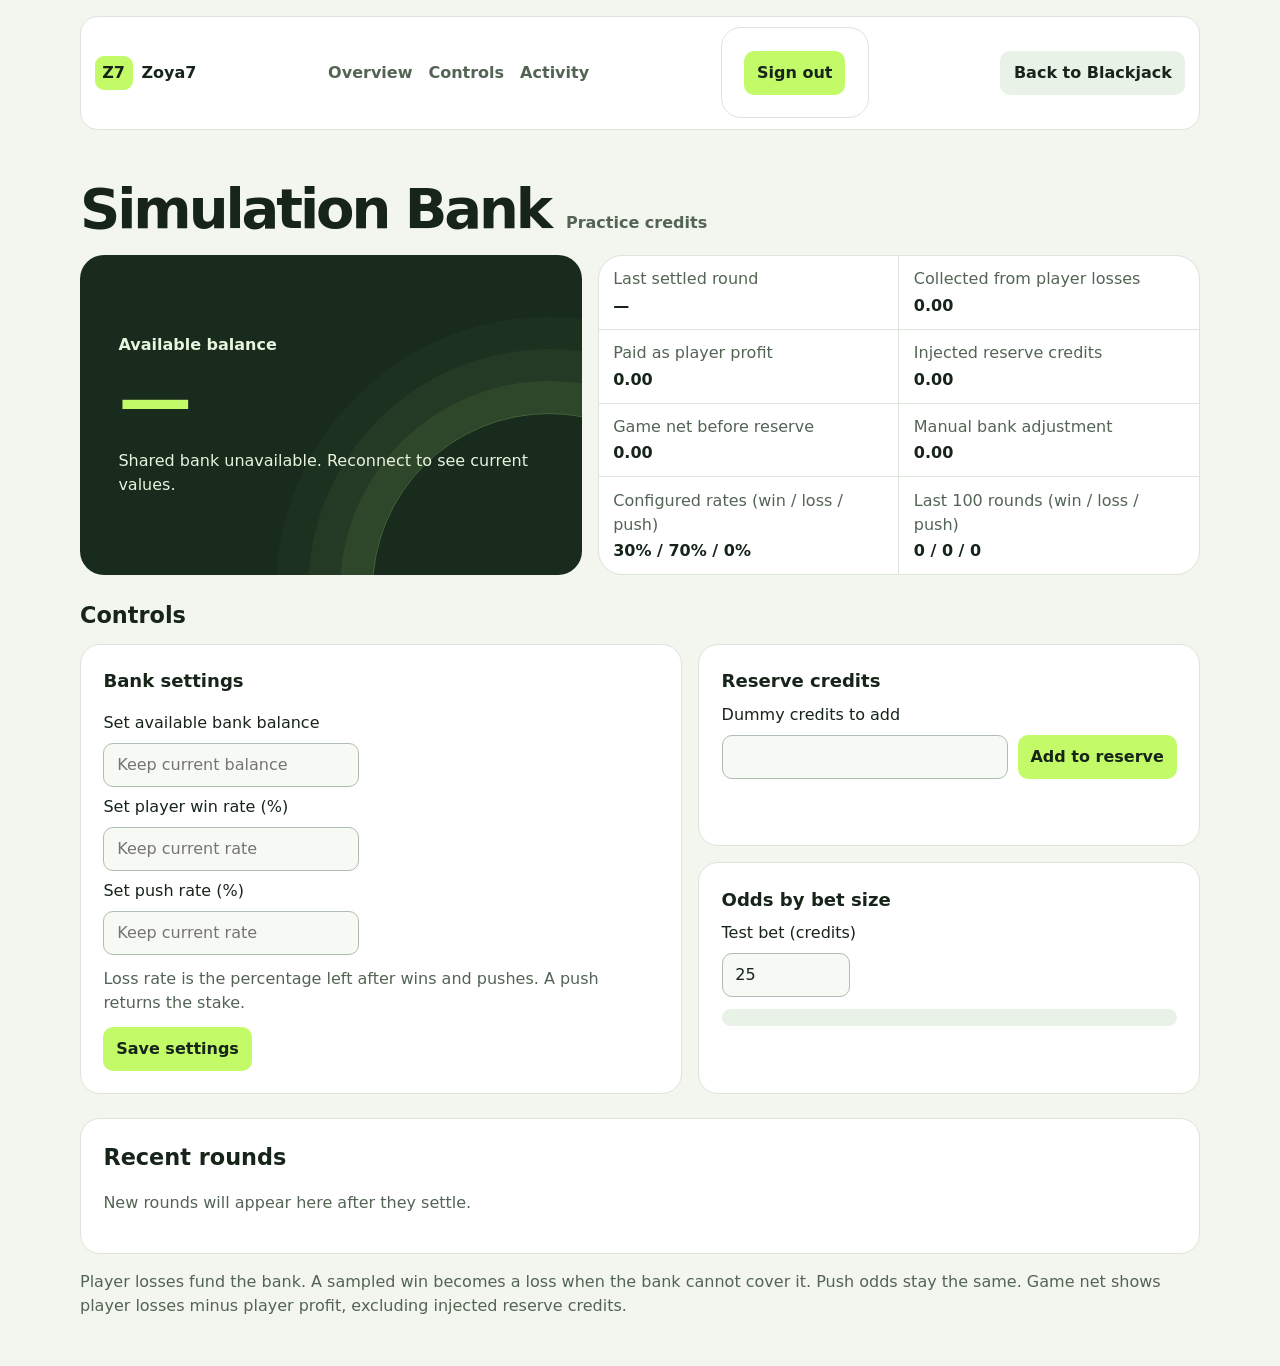
==== public/bank/index.html @ e60286f6 "Require password sign-in for Simulation Bank" ====
<!doctype html>
<html lang="en">
<head>
<meta charset="utf-8">
<meta name="viewport" content="width=device-width,initial-scale=1,viewport-fit=cover">
<title>Simulation Bank · Zoya7</title>
<meta name="theme-color" content="#f3f6ef">
<link rel="manifest" href="../manifest.webmanifest">
<link rel="apple-touch-icon" href="../icons/apple-touch-icon.png">
<script defer src="../pwa.js"></script>
<link rel="stylesheet" href="../table.css">
<script defer src="../bank-store.js"></script>
<script defer src="../bank-view.js"></script>
</head>
<body class="bank-page">
<div class="bank-shell">
<nav class="bank-nav" aria-label="Bank navigation">
<a class="bank-brand" href="#overview"><span aria-hidden="true">Z7</span> Zoya7</a>
<div class="bank-tabs"><a href="#overview">Overview</a><a href="#controls">Controls</a><a href="#activity">Activity</a></div>
<form method="post" action="/bank/logout"><button type="submit">Sign out</button></form>
<a class="back-game" href="../index.html">Back to Blackjack</a>
</nav>
<main id="overview">
<div class="bank-heading"><h1>Simulation Bank</h1><span>Practice credits</span></div>
<div class="bank-overview">
<dl class="balance-card">
<div><dt>Available balance</dt><dd id="bank-balance">—</dd><span id="bank-connection" role="status">Connecting to shared bank…</span></div>
</dl>
<dl class="bank-metrics" aria-label="Bank metrics">
<div><dt>Last settled round</dt><dd id="last-change">—</dd></div>
<div><dt>Collected from player losses</dt><dd id="collected">0.00</dd></div>
<div><dt>Paid as player profit</dt><dd id="paid">0.00</dd></div>
<div><dt>Injected reserve credits</dt><dd id="reserve">0.00</dd></div>
<div><dt>Game net before reserve</dt><dd id="game-net">0.00</dd></div>
<div><dt>Manual bank adjustment</dt><dd id="adjustment">0.00</dd></div>
<div><dt>Configured rates (win / loss / push)</dt><dd id="base-odds">30% / 70% / 0%</dd></div>
<div><dt>Last 100 rounds (win / loss / push)</dt><dd id="observed-odds">0 / 0 / 0</dd></div>
</dl></div>
<section class="bank-controls" id="controls" aria-labelledby="controls-title">
<h2 id="controls-title">Controls</h2>
<div class="bank-controls-grid">
<form id="settings-form"><h3>Bank settings</h3>
<label for="target-bank">Set available bank balance</label>
<input id="target-bank" type="number" inputmode="decimal" min="0" step="0.01" placeholder="Keep current balance">
<label for="target-rate">Set player win rate (%)</label>
<input id="target-rate" type="number" inputmode="numeric" min="0" max="100" step="1" placeholder="Keep current rate">
<label for="target-push">Set push rate (%)</label>
<input id="target-push" type="number" inputmode="numeric" min="0" max="100" step="1" placeholder="Keep current rate">
<p>Loss rate is the percentage left after wins and pushes. A push returns the stake.</p>
<button type="submit">Save settings</button>
<p id="settings-status" role="status"></p>
</form>
<div class="bank-side"><form id="reserve-form"><h3>Reserve credits</h3>
<label for="reserve-amount">Dummy credits to add</label>
<div class="reserve-controls"><input id="reserve-amount" type="number" inputmode="decimal" min="0.01" step="0.01" required><button type="submit">Add to reserve</button></div>
<p id="reserve-status" role="status"></p>
</form>
<section class="odds-preview">
<h3>Odds by bet size</h3>
<label for="preview-bet">Test bet (credits)</label>
<input id="preview-bet" type="number" inputmode="decimal" min="0.01" step="0.01" value="25">
<output id="effective-odds" for="preview-bet"></output>
</section></div></div></section>
<section class="round-activity" id="activity"><h2>Recent rounds</h2>
<p id="history-empty">New rounds will appear here after they settle.</p>
<div class="bank-history" tabindex="0" role="region" aria-label="Recent rounds table">
<table id="history-table" hidden>
<thead><tr><th>Bet</th><th>Player result</th><th>Bank change</th><th>Bank before</th><th>Bank after</th></tr></thead>
<tbody id="history"></tbody>
</table></div></section>
<p class="bank-note">Player losses fund the bank. A sampled win becomes a loss when the bank cannot cover it. Push odds stay the same. Game net shows player losses minus player profit, excluding injected reserve credits.</p>
</main></div>
</body>
</html>
---- public/table.css ----
:root{color-scheme:dark;font-family:"Trebuchet MS",system-ui,sans-serif;background:#0c0707;color:#fff7ee;--gold:#ffe09a;--muted:#e3ae6b}
*{box-sizing:border-box}body{margin:0}button{font:inherit;color:inherit;cursor:pointer}button:disabled{cursor:default;opacity:.4}button:focus-visible{outline:3px solid #52e5ff;outline-offset:3px}[hidden]{display:none!important}
#table{position:relative;isolation:isolate;overflow:hidden;min-height:max(440px,100dvh);background:radial-gradient(ellipse at 50% 58%,#30160f,#110706 74%,#080e09 100%);border:1px solid #ffffff27;border-radius:0 0 20px 20px}
.felt{position:absolute;z-index:-1;bottom:19.6%;left:-17%;width:134%;height:185%;border-radius:0 0 50% 50% / 0 0 43% 43%;border:clamp(2px,.22vw,5px) solid #dfb761;box-shadow:0 clamp(13px,2.6vh,32px) #4d2714,0 35px 36px #0008;background:radial-gradient(circle at center,#ffffff0a 1px,transparent 2px) 1px 7px/33px 37px,radial-gradient(circle at center,#ffb8950e 1px,transparent 2px) 4px 2px/71px 63px,radial-gradient(ellipse at 50% 78%,#981e34 0%,#661020 43%,#28060d 70%)}
.felt:after{content:"";position:absolute;inset:0 0 3.4%;border-radius:inherit;border-bottom:2px solid #e9aa5659}
.classic .felt{background:radial-gradient(circle at center,#ffffff0e 1px,transparent 2px) 0 0/34px 37px,radial-gradient(ellipse at 50% 77%,#1b7351,#0c3c2c 48%,#051b15 70%)}
header,footer{display:flex;align-items:center;gap:clamp(8px,1vw,18px);position:absolute;left:max(15px,env(safe-area-inset-left));right:max(15px,env(safe-area-inset-right))}
header{top:max(9px,env(safe-area-inset-top))}footer{bottom:max(2.5vh,env(safe-area-inset-bottom));justify-content:space-between;flex-wrap:wrap}
h1{font-size:clamp(18px,1.48vw,32px);color:var(--gold);margin:0 auto 0 0;text-transform:uppercase;font-weight:900;letter-spacing:.015em}
.round{width:clamp(42px,2.8vw,58px);aspect-ratio:1;border-radius:50%;border:2px solid #20d7ef;background:radial-gradient(circle at 40% 30%,#33316c,#111630);color:var(--gold);font-weight:900;font-size:clamp(18px,1.35vw,28px)}
#wallet{display:flex;align-items:center;gap:.55em;border:2px solid #1fd3a1;border-radius:99px;padding:.2em .75em .2em .42em;background:#100816b0;font-weight:900;font-variant-numeric:tabular-nums;font-size:clamp(15px,1vw,22px)}
#wallet img{width:clamp(24px,1.8vw,40px);aspect-ratio:1;object-fit:contain}
.motto,#status{position:absolute;left:0;right:0;margin:0;text-align:center}.motto{top:16.4%;color:#e0a265b0;text-transform:uppercase;letter-spacing:.16em;font-size:clamp(12px,.82vw,18px);font-weight:900}
#spots,#hands{position:absolute;top:42.5%;left:4%;right:4%;transform:translateY(-50%);display:flex;justify-content:center;align-items:center;gap:clamp(7px,2vw,44px)}
.spot{display:flex;align-items:center;text-align:left;gap:clamp(9px,1vw,22px);background:none;border:0;padding:0}.bet-ring{display:grid;place-items:center;width:clamp(65px,7.55vw,158px);aspect-ratio:1;border:clamp(2px,.15vw,4px) solid #dca15bb0;border-radius:50%;color:#e0a265bf;background:#49101a31;font-size:clamp(14px,1.3vw,28px);letter-spacing:.08em;font-weight:900}.spot[aria-pressed=true] .bet-ring{border-color:#ffde8f;color:var(--gold)}
.spot strong{display:block;color:#efb9b5;font-size:clamp(12px,.85vw,19px);letter-spacing:.09em}.spot small{font-size:clamp(15px,1.15vw,25px);font-weight:800}
#chips,#actions,.settings{display:flex;gap:clamp(7px,.55vw,13px);align-items:center;flex-wrap:wrap}.chip{position:relative;display:grid;place-items:center;width:clamp(47px,min(5.33vw,10.2vh),112px);aspect-ratio:1;border:clamp(3px,.36vw,8px) solid white;border-radius:100%;background:var(--chip);font-size:clamp(13px,1.3vw,27px);font-weight:900}.chip:before{content:"";position:absolute;inset:11%;border:1px solid #fff;border-radius:50%;pointer-events:none}
#actions{justify-content:flex-end;margin-left:auto}#actions button,dialog button{border:1px solid #efc873c7;background:linear-gradient(#921e77,#452066);border-radius:99px;padding:.65em 1.1em;font-weight:800}#actions .primary{min-width:clamp(92px,9vw,186px);min-height:clamp(47px,min(5.3vw,10vh),110px);text-transform:uppercase;letter-spacing:.06em;color:#fff1bf}#actions .secondary{background:#201628}
#dealer{position:absolute;top:25%;left:50%;transform:translateX(-50%);text-align:center}#hands{top:58%;flex-wrap:wrap;gap:clamp(6px,1.2vw,24px)}.hand{text-align:center;border:1px solid transparent;border-radius:10px;padding:5px}.hand.active{border-color:#ffde8f;background:#0003}.hand-label{display:block;margin-top:5px;color:var(--gold);font-weight:800;font-size:clamp(11px,1vw,17px)}
.cards { display: flex; justify-content: center; }
.card {
  position: relative;
  flex: 0 0 auto;
  width: clamp(33px,min(4.9vw,9vh),98px);
  aspect-ratio: 5 / 7;
  container-type: inline-size;
  border: 1px solid #d8cfc0;
  border-radius: 11% / 8%;
  background: #faf6ed;
  color: #15191a;
  box-shadow: 0 3px 7px #0007;
}
.card + .card { margin-left: clamp(-43px,-2.05vw,-12px); }
.card.red { color: #ca0a31; }
.card-art { position: absolute; inset: 0; }
.corner {
  position: absolute;
  top: 6%;
  left: 8%;
  font: 900 24cqw/.86 "Trebuchet MS", system-ui, sans-serif;
  text-align: center;
}
.corner i { display: block; font: normal 20cqw/1 Georgia, serif; }
.corner.inverse { inset: auto 8% 6% auto; transform: rotate(180deg); }
.card-suit {
  position: absolute;
  inset: 0;
  display: grid;
  place-items: center;
  font: 56cqw/1 Georgia, serif;
}
.card.down { background: #f8eed9; }
.card-back {
  position: absolute;
  inset: 5%;
  display: grid;
  place-items: center;
  border: max(1px,1.5cqw) solid #e8b951;
  border-radius: inherit;
  background: linear-gradient(135deg,#b40d1c,#740813);
  color: #ffe291;
  font: 900 32cqw/1 "Trebuchet MS", system-ui, sans-serif;
}
.hand-label { margin: 0 0 5px; }
.hand .hand-label { display: flex; justify-content: center; align-items: center; gap: .45em; }
.total { padding: .12em .48em; border: 1px solid #c9975277; background: #211013; border-radius: 99px; color: #fff; }
.hand-stake { color: #f3c266; }
#status{top:76%;padding:0 12px;color:#fff1bf;font-weight:800;font-size:clamp(14px,1.15vw,23px)}
dialog{max-width:min(92vw,620px);max-height:90dvh;border:1px solid #dca65d;border-radius:16px;background:#231118;color:#fff7ee;padding:clamp(18px,4vw,32px)}dialog::backdrop{background:#000a}dialog h2{color:var(--gold);margin:0 0 14px}dialog li{margin:.6em 0}.tables{display:flex;gap:12px;margin-bottom:16px}.tables button{border-radius:12px;padding:5px 5px 10px;flex:1}.tables img{display:block;width:100%;border-radius:8px;margin-bottom:5px}
@media(max-width:600px) and (orientation:portrait){#table{min-height:100dvh}.felt{width:190%;left:-45%;bottom:23%}footer{justify-content:center;gap:16px}#actions{margin:0;justify-content:center;width:100%}#spots{left:2%;right:2%}.classic .spot:not(.funded) .bet-copy{display:none}.classic .spot{flex-direction:column;text-align:center}#status{top:71%}}
@media (orientation: landscape) and (max-height: 520px) {
  #table {
    --side-gap: 12px;
    display: grid;
    grid-template-rows: auto auto auto minmax(0, 1fr) auto auto;
    gap: clamp(3px, 1.25dvh, 7px);
    min-height: 100dvh;
    padding: max(5px, env(safe-area-inset-top))
      max(var(--side-gap), env(safe-area-inset-right))
      max(6px, env(safe-area-inset-bottom))
      max(var(--side-gap), env(safe-area-inset-left));
  }

  .felt { bottom: 19%; }
  header, footer, .motto, #dealer, #spots, #hands, #status {
    position: static;
    transform: none;
    min-width: 0;
  }

  header { grid-row: 1; }
  h1 { font-size: clamp(16px, 3.7dvh, 22px); }
  .round { width: 44px; flex: 0 0 44px; }
  .motto { grid-row: 2; font-size: 11px; }
  #dealer { grid-row: 3; }
  #spots { grid-row: 3 / 5; align-self: center; }
  #hands {
    grid-row: 4;
    align-self: center;
    justify-content: safe center;
    flex-wrap: nowrap;
    overflow-x: auto;
    padding: 2px 3px 4px;
  }
  .hand { flex: 0 0 auto; padding: 3px 4px; }
  .hand-label { font-size: 12px; }
  .card { width: clamp(29px, 10dvh, 51px); }
  .classic .spot { flex-direction: column; text-align: center; gap: 3px; }
  .classic .spot small { display: none; }
  .bet-ring { width: clamp(46px, 17dvh, 84px); }
  #status { grid-row: 5; padding: 0; font-size: 14px; }
  #status:empty { display: none; }
  footer { grid-row: 6; gap: 6px; }
  #actions, #chips { gap: clamp(5px, 1.25vw, 10px); }
  #actions button { min-height: 44px; padding-inline: clamp(.65em, 2vw, 1.1em); }
  #actions .primary { min-width: clamp(62px, 12vw, 106px); }
  .chip { width: clamp(44px, 14dvh, 69px); }
  .tables img { max-height: 37dvh; object-fit: cover; }
  dialog {
    padding: clamp(14px, 5dvh, 24px);
    max-width: min(620px, calc(100vw - max(16px, env(safe-area-inset-left)) - max(16px, env(safe-area-inset-right))));
    max-height: calc(100dvh - max(10px, env(safe-area-inset-top)) - max(10px, env(safe-area-inset-bottom)));
  }
}

@media (orientation: landscape) and (max-height: 340px) {
  .card { width: 28px; }
  .hand-label { margin-top: 3px; }
}

.simulation .motto {
  justify-self: center;
  width: max-content;
  max-width: 100%;
  margin-inline: auto;
  padding: .35em .8em;
  color: #fff0ba;
  border: 1px solid #dfb761;
  border-radius: 99px;
  background: #281731;
}
.simulation-settings {
  border-block: 1px solid #dca65d70;
  margin-bottom: 1rem;
  padding-block: .75rem;
}
.simulation-settings h3 { color: var(--gold); margin: 0; }
.simulation-settings p { margin-block: .6em; }
.settings a{color:var(--gold);padding-block:.65em}
.placed-chip {
  position: relative;
  display: grid;
  place-items: center;
  width: 63%;
  aspect-ratio: 1;
  border: clamp(3px,.44vw,9px) solid #fff;
  border-radius: 50%;
  background: #191919;
  color: #fff;
  box-shadow: 0 4px 8px #0009;
  font-size: clamp(11px,1.35vw,30px);
  font-weight: 900;
  letter-spacing: 0;
  font-variant-numeric: tabular-nums;
}
.placed-chip::after {
  content: "";
  position: absolute;
  inset: 11%;
  border: 1.5px solid #ffffffc9;
  border-radius: 50%;
}
.spot.funded .bet-copy { display: grid; gap: .2em; }
.spot.funded small {
  display: block;
  color: #fff9f5;
  font-size: clamp(16px,1.32vw,31px);
  font-weight: 900;
  font-variant-numeric: tabular-nums slashed-zero;
}

.bank-page {
  color-scheme: light;
  --bank-ink: #17241a;
  --bank-muted: #536454;
  --bank-line: #dce5d9;
  --bank-accent: #c3fb68;
  min-height: 100dvh;
  padding: max(16px,env(safe-area-inset-top)) max(16px,env(safe-area-inset-right)) max(32px,env(safe-area-inset-bottom)) max(16px,env(safe-area-inset-left));
  background: #f3f6ef;
  color: var(--bank-ink);
  font: 1rem/1.5 system-ui, sans-serif;
}
.bank-shell { max-width: 1120px; margin: auto; }
.bank-nav {
  display: flex; align-items: center; justify-content: space-between; gap: .75rem; flex-wrap: wrap;
  padding: .65rem .85rem; border: 1px solid var(--bank-line); border-radius: 18px; background: #fff;
}
.bank-nav a { display: inline-flex; align-items: center; min-height: 44px; color: inherit; font-weight: 700; text-decoration: none; }
.bank-nav a:hover { text-decoration: underline; }
.bank-brand { gap: .55rem; }
.bank-brand span { padding: .3rem .48rem; border-radius: 9px; background: var(--bank-accent); }
.bank-tabs { display: flex; flex-wrap: wrap; gap: 1rem; color: var(--bank-muted); }
.back-game { padding: .4rem .85rem; border-radius: 10px; background: #e9f2e6; }
.bank-heading { display: flex; flex-wrap: wrap; align-items: baseline; gap: .5rem 1rem; margin: clamp(1.35rem,4vw,3rem) 0 1rem; }
.bank-heading h1 { margin: 0; font-size: clamp(2rem,5vw,3.5rem); line-height: 1.1; letter-spacing: -.055em; color: inherit; text-transform: none; }
.bank-heading span { color: var(--bank-muted); font-weight: 650; }
.bank-overview,.bank-controls-grid { display: grid; grid-template-columns: 1fr 1.2fr; gap: 1rem; }
.balance-card {
  position: relative; isolation: isolate; overflow: hidden;
  display: grid; align-items: center; margin: 0; min-height: 220px;
  padding: clamp(1.4rem,5vw,2.4rem); border-radius: 24px;
  color: var(--bank-accent); background: #182b1d;
}
.balance-card::after {
  content: ""; position: absolute; z-index: -1; width: 22rem; aspect-ratio: 1;
  right: -9rem; bottom: -12rem; border: 1px solid #a2d87555; border-radius: 50%;
  box-shadow: 0 0 0 2rem #a2d87514,0 0 0 4rem #a2d8750d,0 0 0 6rem #a2d87509;
}
.balance-card dt { color: #e7f4de; font-weight: 700; }
.bank-page dd { margin: 0; font-weight: 800; font-variant-numeric: tabular-nums; overflow-wrap: anywhere; }
.balance-card dd { font-size: clamp(2.6rem,6vw,4.6rem); line-height: 1.13; letter-spacing: -.06em; }
.bank-metrics { display: grid; grid-template-columns: repeat(2,minmax(0,1fr)); gap: 1px; overflow: hidden; margin: 0; border: 1px solid var(--bank-line); background: var(--bank-line); border-radius: 24px; }
.bank-metrics div { padding: .7rem .9rem; background: #fff; }
.bank-metrics dt,.bank-note,.bank-page form p,#history-empty { color: var(--bank-muted); }
.bank-metrics dd { margin-top: .15rem; }
.bank-controls,.round-activity { margin-top: 1.5rem; }
.bank-page h2 { margin: 0 0 .7rem; font-size: 1.4rem; }
.bank-page h3 { margin: 0 0 .5rem; font-size: 1.13rem; }
.bank-page form,.odds-preview,.round-activity {
  border: 1px solid var(--bank-line); border-radius: 20px; padding: clamp(1rem,3vw,1.4rem); background: #fff;
}
.bank-controls-grid { grid-template-columns: 1.2fr 1fr; }
.bank-side { display: grid; gap: 1rem; }
#settings-form { display: grid; align-content: start; gap: .5rem; }
#settings-form p { margin: .25rem 0; }
.reserve-controls { display: flex; flex-wrap: wrap; gap: .6rem; margin-top: .5rem; }
.bank-page input,.bank-page button { min-height: 44px; padding: .55rem .8rem; border-radius: 10px; font: inherit; }
.bank-page input { max-width: 100%; width: 16rem; border: 1px solid #aebdaf; background: #f6f9f4; color: inherit; }
.reserve-controls input { flex: 1 1 8rem; width: 8rem; min-width: 0; }
.bank-page button { justify-self: start; border: 0; background: var(--bank-accent); color: var(--bank-ink); font-weight: 800; }
.bank-page a:focus-visible,.bank-page button:focus-visible,.bank-page input:focus-visible { outline: 2px solid #31723a; outline-offset: 3px; }
#settings-status:empty,#reserve-status:empty { display: none; }
.odds-preview input { display: block; margin-top: .5rem; width: 8rem; }
.odds-preview output { display: block; margin-top: .75rem; padding: .55rem .75rem; border-radius: 9px; background: #e9f2e6; font-weight: 800; }
.bank-history { overflow-x: auto; }
.bank-history table { width: 100%; border-collapse: collapse; font-variant-numeric: tabular-nums; }
.bank-history th,.bank-history td { padding: .7rem .55rem; text-align: left; border-bottom: 1px solid var(--bank-line); white-space: nowrap; }
.bank-history th { background: #edf3e9; }
.bank-note { margin-top: 1rem; }
@media(max-width: 690px) {
  .bank-overview,.bank-controls-grid { grid-template-columns: minmax(0,1fr); }
  .balance-card { min-height: 165px; }
  .bank-tabs { order: 3; width: 100%; border-top: 1px solid var(--bank-line); }
}
.bank-auth { display: flex; flex-wrap: wrap; align-items: center; gap: .6rem; margin-bottom: 1rem; }
#bank-connection { display: block; margin-top: .55rem; color: #e7f4de; }
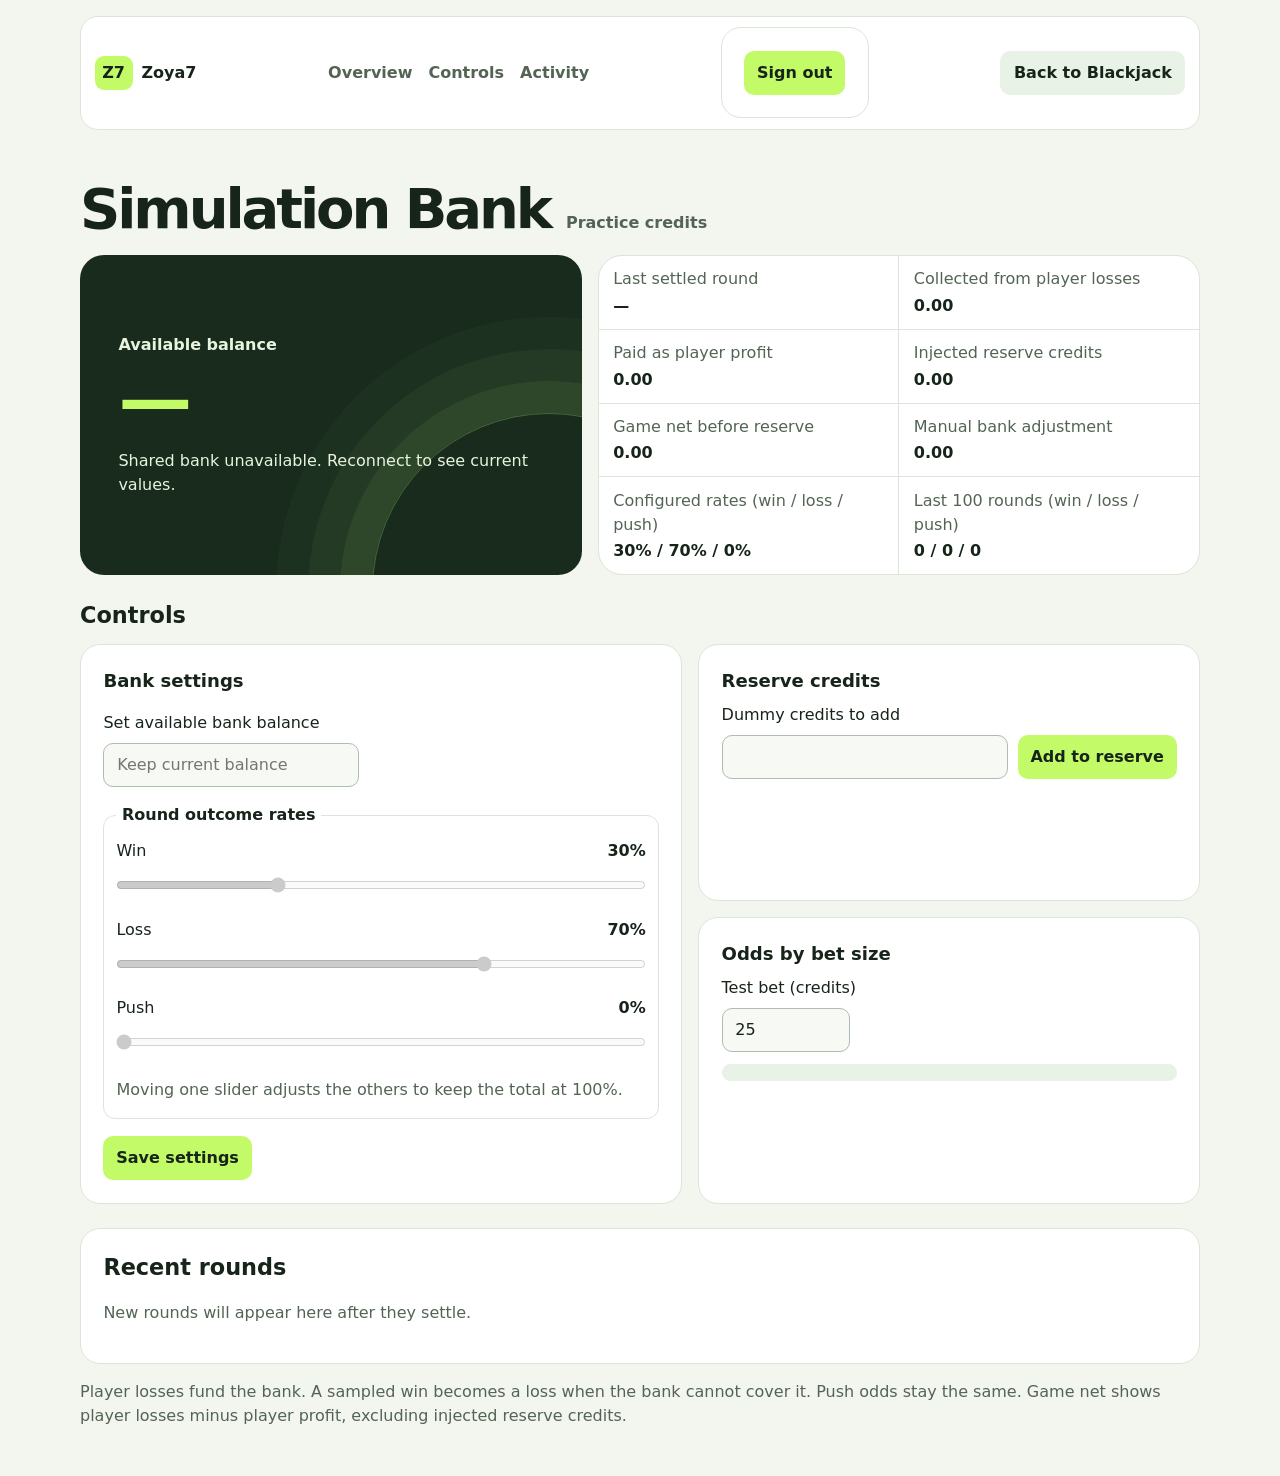
==== commit 92587098: "Add win loss and push sliders to bank admin" ====
--- a/public/bank/index.html
+++ b/public/bank/index.html
@@ -42,11 +42,16 @@
 <form id="settings-form"><h3>Bank settings</h3>
 <label for="target-bank">Set available bank balance</label>
 <input id="target-bank" type="number" inputmode="decimal" min="0" step="0.01" placeholder="Keep current balance">
-<label for="target-rate">Set player win rate (%)</label>
-<input id="target-rate" type="number" inputmode="numeric" min="0" max="100" step="1" placeholder="Keep current rate">
-<label for="target-push">Set push rate (%)</label>
-<input id="target-push" type="number" inputmode="numeric" min="0" max="100" step="1" placeholder="Keep current rate">
-<p>Loss rate is the percentage left after wins and pushes. A push returns the stake.</p>
+<fieldset id="rate-sliders" class="rate-sliders" disabled>
+<legend>Round outcome rates</legend>
+<div><label for="target-rate">Win</label><output for="target-rate">30%</output>
+<input id="target-rate" type="range" min="0" max="100" step="1" value="30"></div>
+<div><label for="target-loss">Loss</label><output for="target-loss">70%</output>
+<input id="target-loss" type="range" min="0" max="100" step="1" value="70"></div>
+<div><label for="target-push">Push</label><output for="target-push">0%</output>
+<input id="target-push" type="range" min="0" max="100" step="1" value="0"></div>
+<p>Moving one slider adjusts the others to keep the total at 100%.</p>
+</fieldset>
 <button type="submit">Save settings</button>
 <p id="settings-status" role="status"></p>
 </form>
--- a/public/table.css
+++ b/public/table.css
@@ -255,3 +255,8 @@
 }
 .bank-auth { display: flex; flex-wrap: wrap; align-items: center; gap: .6rem; margin-bottom: 1rem; }
 #bank-connection { display: block; margin-top: .55rem; color: #e7f4de; }
+.rate-sliders { display:grid; gap:.65rem; min-width:0; margin:.55rem 0; padding:.75rem; border:1px solid var(--bank-line); border-radius:12px; }
+.rate-sliders legend { padding:0 .35rem; font-weight:750; }
+.rate-sliders div { display:grid; grid-template-columns:1fr auto; align-items:center; }
+.rate-sliders output { font-weight:750; font-variant-numeric:tabular-nums; }
+.bank-page .rate-sliders input { grid-column:1/-1; width:100%; margin:0; padding:0; border:0; background:transparent; accent-color:#357540; }
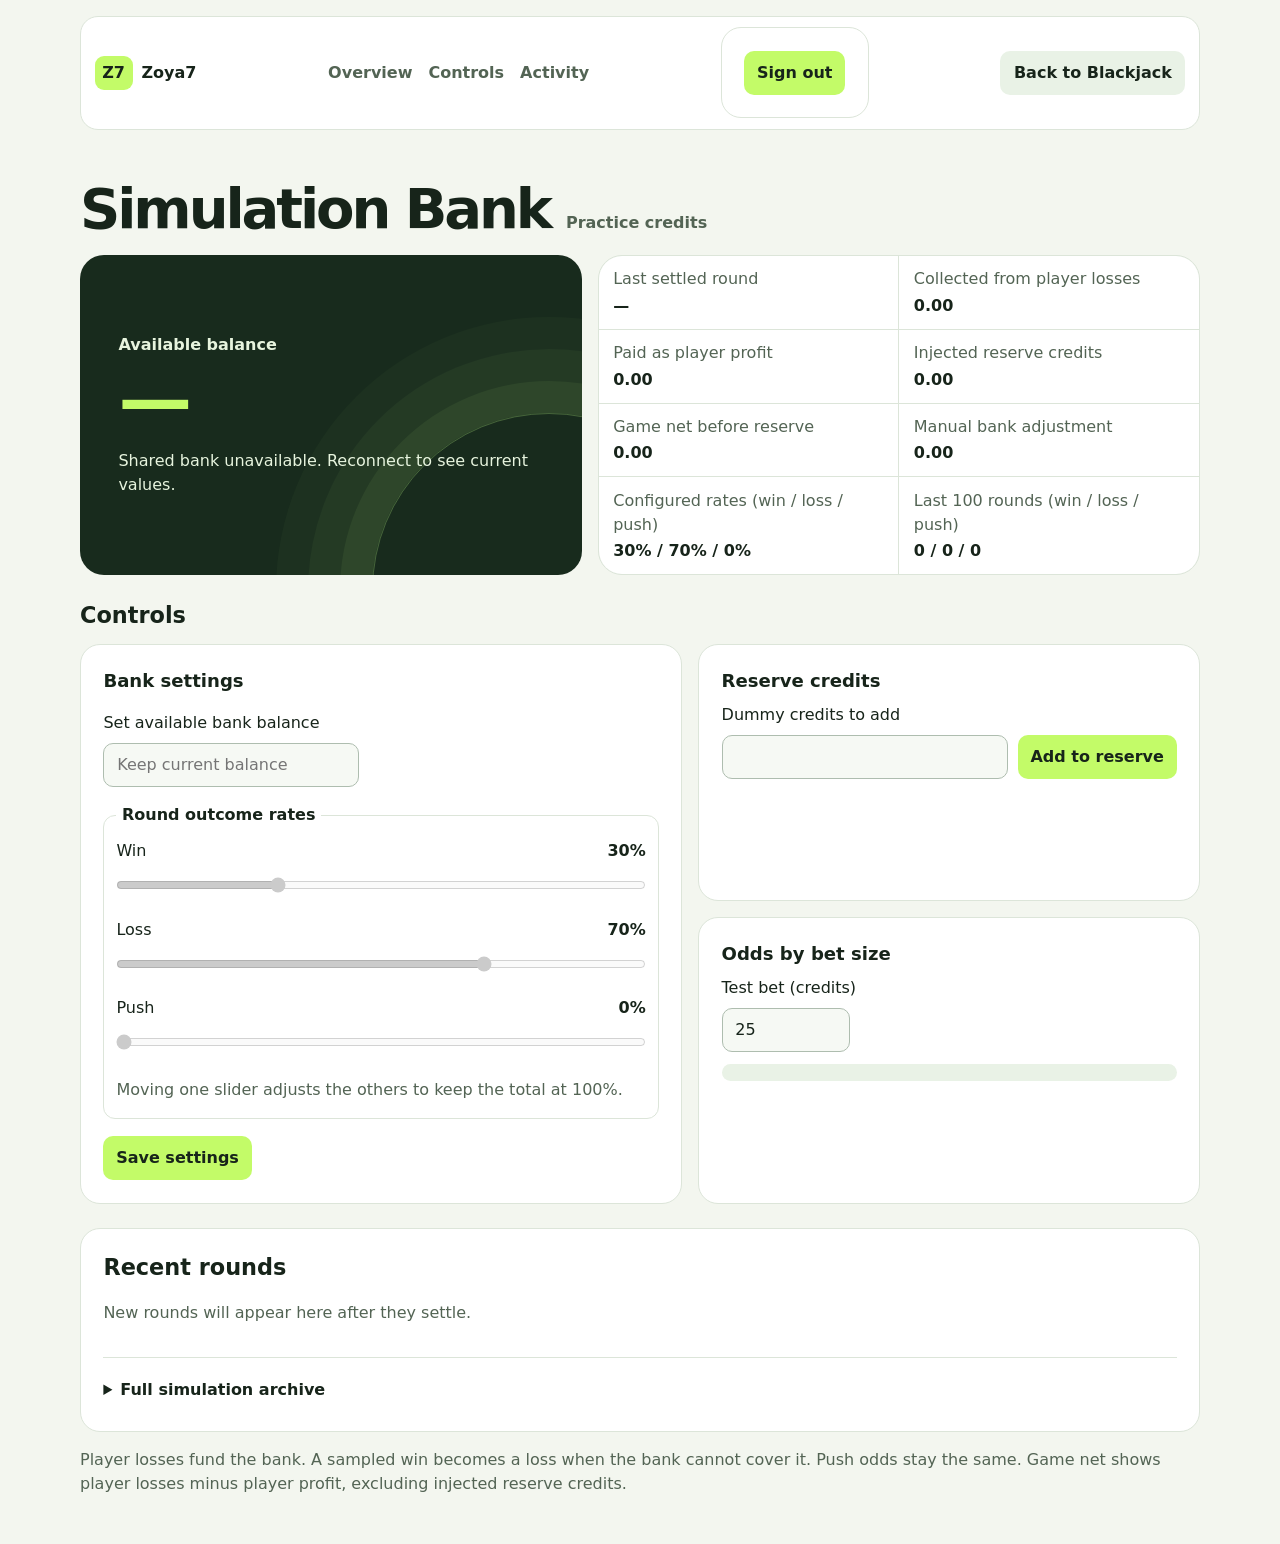
==== commit c6b17301: "Browse all recorded Blackjack simulation rounds" ====
--- a/public/bank/index.html
+++ b/public/bank/index.html
@@ -72,7 +72,19 @@
 <table id="history-table" hidden>
 <thead><tr><th>Bet</th><th>Player result</th><th>Bank change</th><th>Bank before</th><th>Bank after</th></tr></thead>
 <tbody id="history"></tbody>
-</table></div></section>
+</table></div>
+<details class="round-archive">
+<summary>Full simulation archive</summary>
+<p>Browse all recorded Simulation Mode rounds by round ID.</p>
+<div class="bank-history" tabindex="0" role="region" aria-label="Simulation round archive">
+<table id="archive-table" hidden>
+<thead><tr><th>Round ID</th><th>Recorded at</th><th>Bet</th><th>Player result</th><th>Bank change</th><th>Bank after</th></tr></thead>
+<tbody id="archive-rows"></tbody>
+</table></div>
+<button type="button" id="archive-more">Load rounds</button>
+<button type="button" id="archive-reset" hidden>Start over</button>
+<p id="archive-status" role="status"></p>
+</details></section>
 <p class="bank-note">Player losses fund the bank. A sampled win becomes a loss when the bank cannot cover it. Push odds stay the same. Game net shows player losses minus player profit, excluding injected reserve credits.</p>
 </main></div>
 </body>
--- a/public/table.css
+++ b/public/table.css
@@ -260,3 +260,14 @@
 .rate-sliders div { display:grid; grid-template-columns:1fr auto; align-items:center; }
 .rate-sliders output { font-weight:750; font-variant-numeric:tabular-nums; }
 .bank-page .rate-sliders input { grid-column:1/-1; width:100%; margin:0; padding:0; border:0; background:transparent; accent-color:#357540; }
+
+#rules,#lobby {
+  max-width: min(92vw,620px,calc(100vw - max(16px,env(safe-area-inset-left)) - max(16px,env(safe-area-inset-right))));
+  max-height: min(90dvh,calc(100dvh - max(10px,env(safe-area-inset-top)) - max(10px,env(safe-area-inset-bottom))));
+  overflow-y: auto;
+}
+
+.round-archive { margin-top: 1rem; padding-top: .8rem; border-top: 1px solid var(--bank-line); }
+.round-archive summary { cursor: pointer; font-weight: 750; padding: .45rem 0; }
+.round-archive button { margin: .6rem .4rem 0 0; }
+.round-archive #archive-status:empty { display: none; }
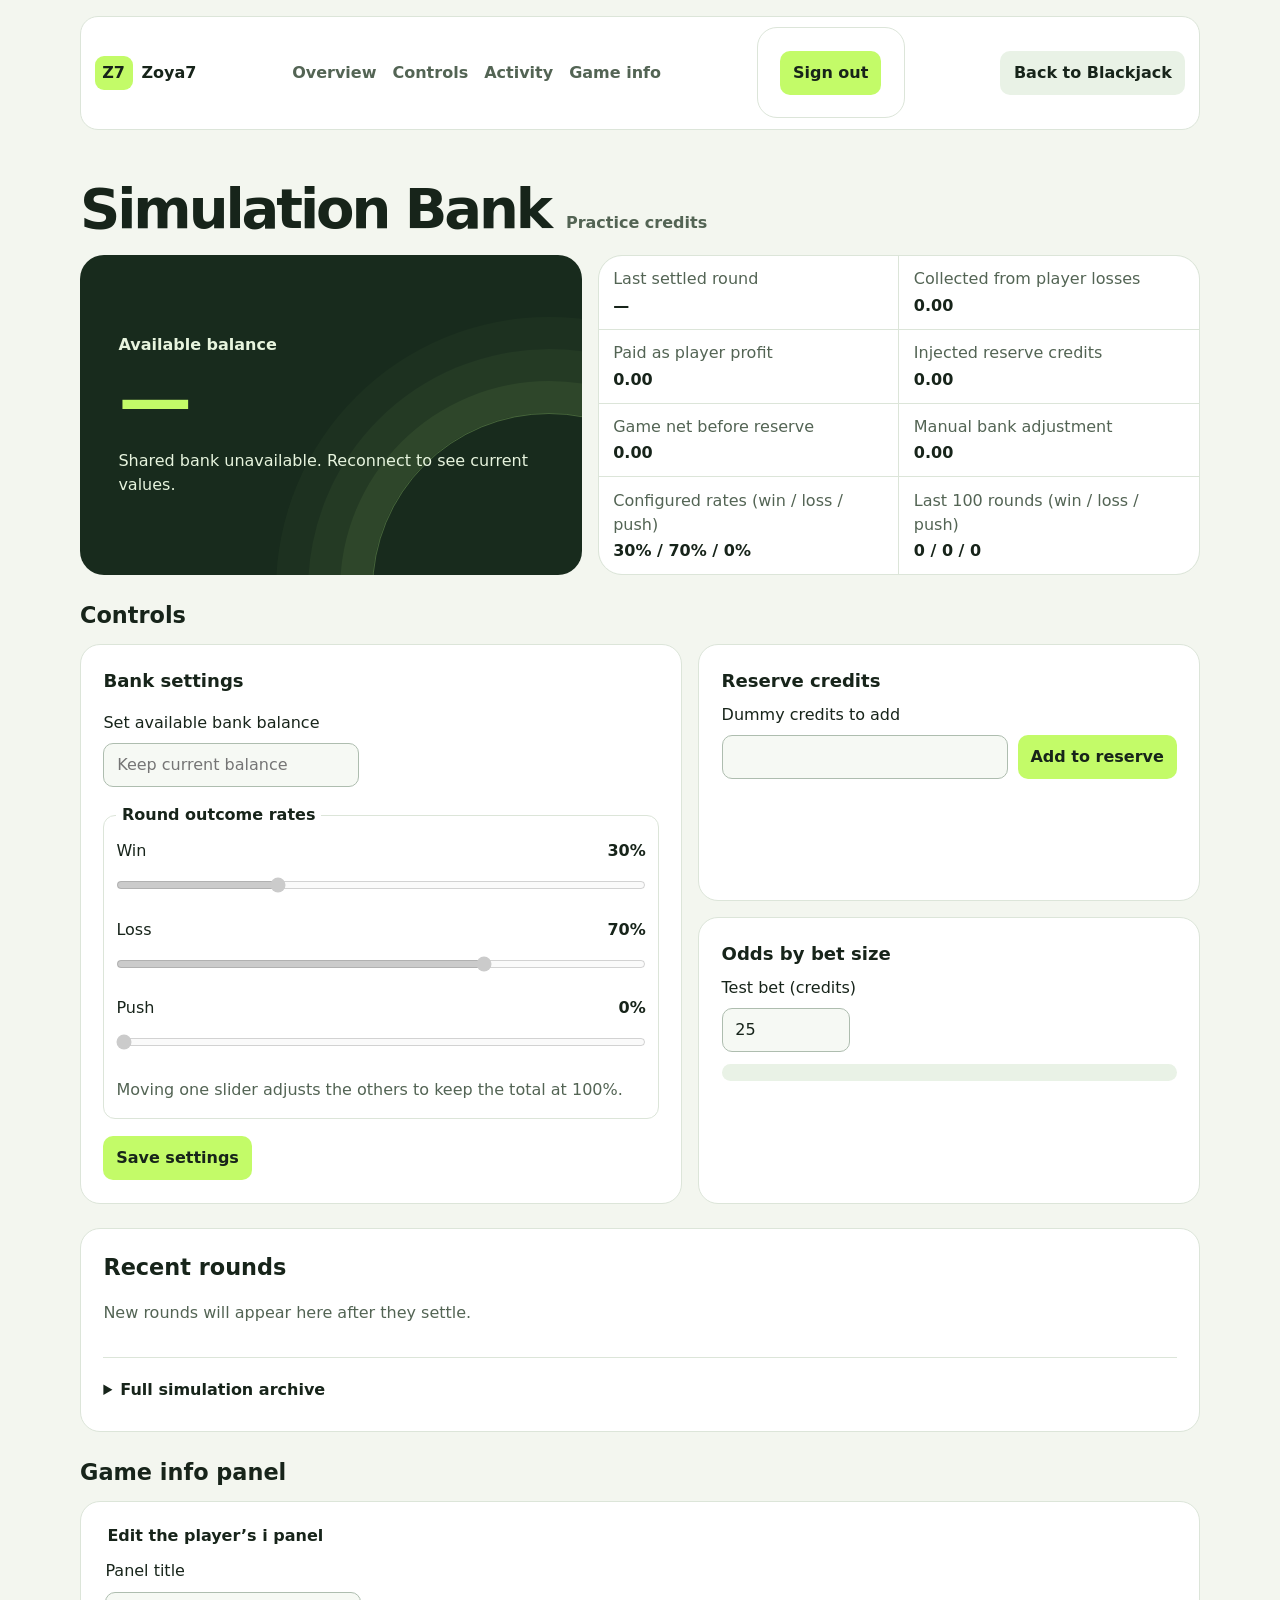
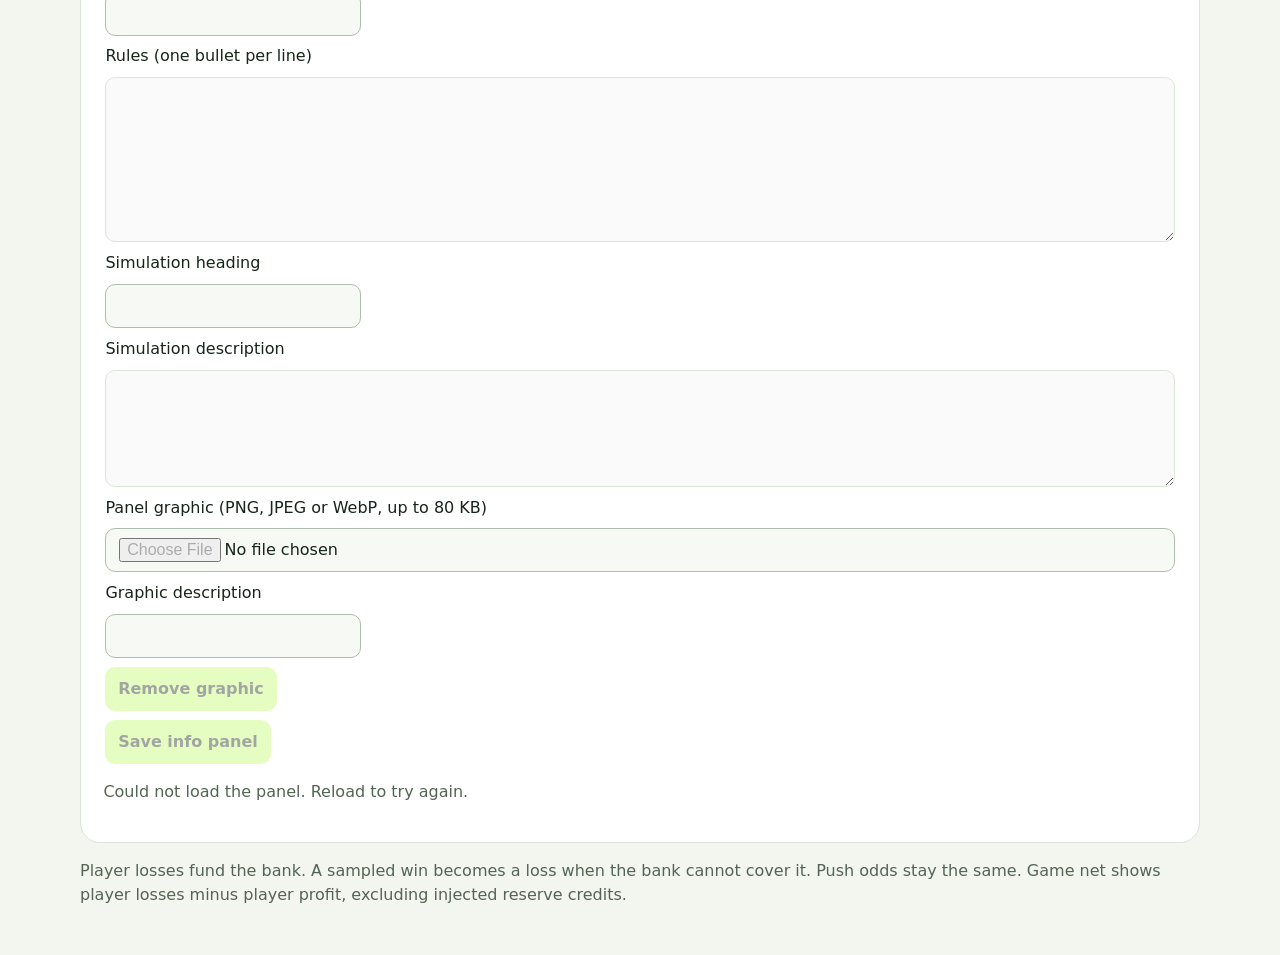
==== commit d1b57a0c: "Make Blackjack info copy and artwork editable" ====
--- a/public/bank/index.html
+++ b/public/bank/index.html
@@ -11,12 +11,13 @@
 <link rel="stylesheet" href="../table.css">
 <script defer src="../bank-store.js"></script>
 <script defer src="../bank-view.js"></script>
+<script defer src="../info-editor.js"></script>
 </head>
 <body class="bank-page">
 <div class="bank-shell">
 <nav class="bank-nav" aria-label="Bank navigation">
 <a class="bank-brand" href="#overview"><span aria-hidden="true">Z7</span> Zoya7</a>
-<div class="bank-tabs"><a href="#overview">Overview</a><a href="#controls">Controls</a><a href="#activity">Activity</a></div>
+<div class="bank-tabs"><a href="#overview">Overview</a><a href="#controls">Controls</a><a href="#activity">Activity</a><a href="#info-editor">Game info</a></div>
 <form method="post" action="/bank/logout"><button type="submit">Sign out</button></form>
 <a class="back-game" href="../index.html">Back to Blackjack</a>
 </nav>
@@ -85,6 +86,30 @@
 <button type="button" id="archive-reset" hidden>Start over</button>
 <p id="archive-status" role="status"></p>
 </details></section>
+<section class="bank-controls" id="info-editor" aria-labelledby="info-editor-title">
+<h2 id="info-editor-title">Game info panel</h2>
+<form id="info-form" class="info-form">
+<fieldset id="info-fields" disabled>
+<legend>Edit the player’s i panel</legend>
+<label for="edit-info-title">Panel title</label>
+<input id="edit-info-title" maxlength="100">
+<label for="edit-info-rules">Rules (one bullet per line)</label>
+<textarea id="edit-info-rules" maxlength="5000" rows="6"></textarea>
+<label for="edit-simulation-title">Simulation heading</label>
+<input id="edit-simulation-title" maxlength="100">
+<label for="edit-simulation-text">Simulation description</label>
+<textarea id="edit-simulation-text" maxlength="5000" rows="4"></textarea>
+<label for="edit-info-image">Panel graphic (PNG, JPEG or WebP, up to 80 KB)</label>
+<input id="edit-info-image" type="file" accept="image/png,image/jpeg,image/webp">
+<label for="edit-info-alt">Graphic description</label>
+<input id="edit-info-alt" maxlength="300">
+<img id="info-preview" alt="" hidden>
+<button type="button" id="remove-info-image">Remove graphic</button>
+<button type="submit">Save info panel</button>
+</fieldset>
+<p id="info-save-status" role="status"></p>
+</form>
+</section>
 <p class="bank-note">Player losses fund the bank. A sampled win becomes a loss when the bank cannot cover it. Push odds stay the same. Game net shows player losses minus player profit, excluding injected reserve credits.</p>
 </main></div>
 </body>
--- a/public/table.css
+++ b/public/table.css
@@ -271,3 +271,11 @@
 .round-archive summary { cursor: pointer; font-weight: 750; padding: .45rem 0; }
 .round-archive button { margin: .6rem .4rem 0 0; }
 .round-archive #archive-status:empty { display: none; }
+#info-image,#info-preview { display:block; max-width:100%; max-height:36dvh; margin:.7rem 0; object-fit:contain; }
+#simulation-copy { white-space:pre-line; }
+#simulation-copy:not(:empty) { margin:.75rem 0; }
+.info-form fieldset { display:grid; gap:.55rem; min-width:0; border:0; padding:0; }
+.info-form legend { font-weight:750; margin-bottom:.65rem; }
+.info-form textarea { width:100%; padding:.6rem .8rem; border:1px solid var(--bank-line); border-radius:10px; font:inherit; resize:vertical; }
+.info-form input[type=file] { width:100%; }
+#info-save-status:empty { display:none; }
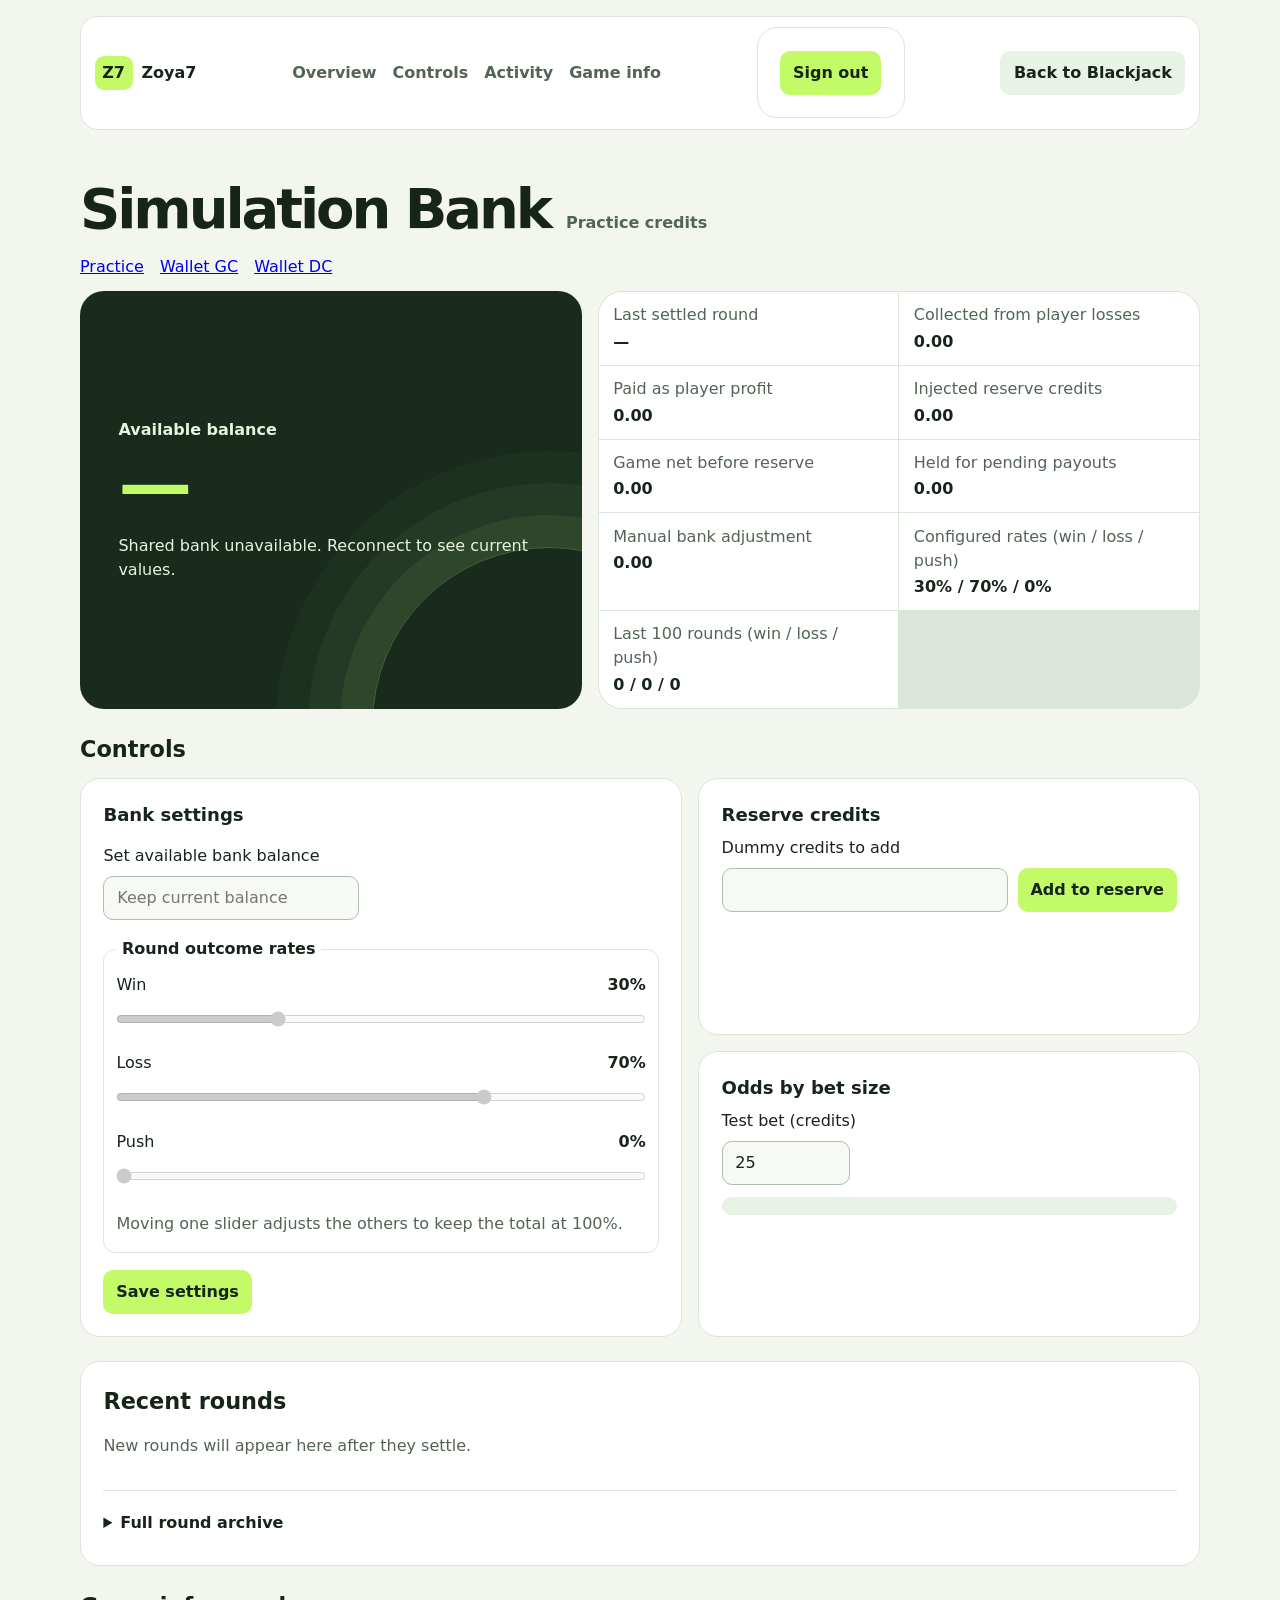
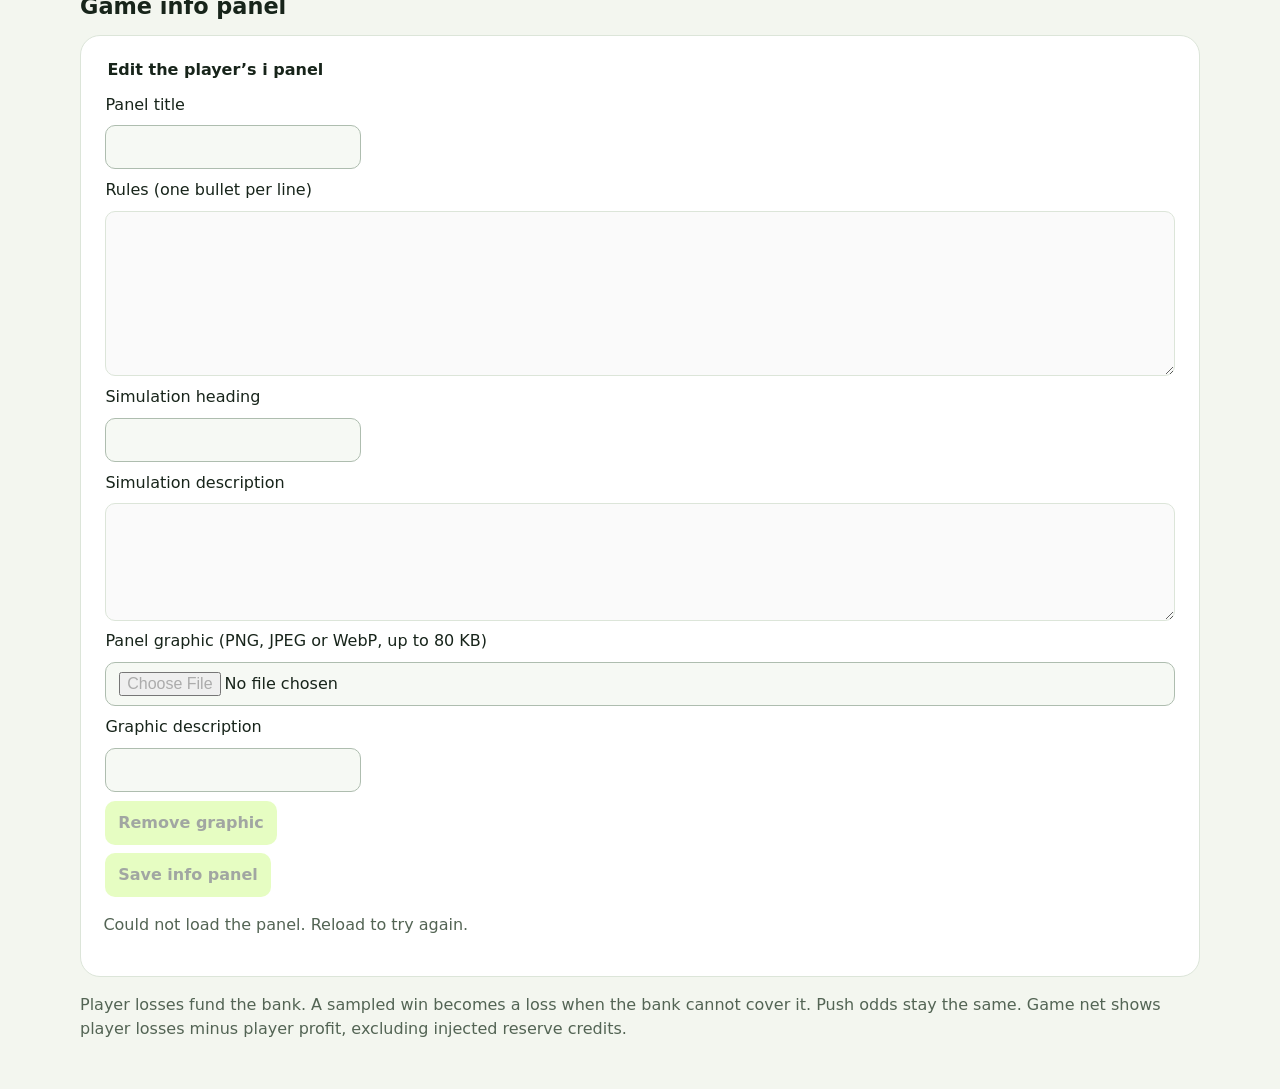
==== commit ddaef8d2: "Connect Blackjack to authenticated Zoya7 wallet rounds" ====
--- a/public/bank/index.html
+++ b/public/bank/index.html
@@ -22,7 +22,8 @@
 <a class="back-game" href="../index.html">Back to Blackjack</a>
 </nav>
 <main id="overview">
-<div class="bank-heading"><h1>Simulation Bank</h1><span>Practice credits</span></div>
+<div class="bank-heading"><h1 id="bank-title">Simulation Bank</h1><span>Practice credits</span></div>
+<nav class="wallet-bank-links" aria-label="Bank accounts"><a href="/bank/">Practice</a> <a href="?wallet=GC">Wallet GC</a> <a href="?wallet=DC">Wallet DC</a></nav>
 <div class="bank-overview">
 <dl class="balance-card">
 <div><dt>Available balance</dt><dd id="bank-balance">—</dd><span id="bank-connection" role="status">Connecting to shared bank…</span></div>
@@ -33,6 +34,7 @@
 <div><dt>Paid as player profit</dt><dd id="paid">0.00</dd></div>
 <div><dt>Injected reserve credits</dt><dd id="reserve">0.00</dd></div>
 <div><dt>Game net before reserve</dt><dd id="game-net">0.00</dd></div>
+<div><dt>Held for pending payouts</dt><dd id="held-reserve">0.00</dd></div>
 <div><dt>Manual bank adjustment</dt><dd id="adjustment">0.00</dd></div>
 <div><dt>Configured rates (win / loss / push)</dt><dd id="base-odds">30% / 70% / 0%</dd></div>
 <div><dt>Last 100 rounds (win / loss / push)</dt><dd id="observed-odds">0 / 0 / 0</dd></div>
@@ -75,11 +77,11 @@
 <tbody id="history"></tbody>
 </table></div>
 <details class="round-archive">
-<summary>Full simulation archive</summary>
+<summary>Full round archive</summary>
 <p>Browse all recorded Simulation Mode rounds by round ID.</p>
 <div class="bank-history" tabindex="0" role="region" aria-label="Simulation round archive">
 <table id="archive-table" hidden>
-<thead><tr><th>Round ID</th><th>Recorded at</th><th>Bet</th><th>Player result</th><th>Bank change</th><th>Bank after</th></tr></thead>
+<thead><tr><th>Round ID</th><th>Zoya7 player ID</th><th>Recorded at</th><th>Bet</th><th>Player result</th><th>Bank change</th><th>Bank after</th></tr></thead>
 <tbody id="archive-rows"></tbody>
 </table></div>
 <button type="button" id="archive-more">Load rounds</button>
--- a/public/table.css
+++ b/public/table.css
@@ -279,3 +279,7 @@
 .info-form textarea { width:100%; padding:.6rem .8rem; border:1px solid var(--bank-line); border-radius:10px; font:inherit; resize:vertical; }
 .info-form input[type=file] { width:100%; }
 #info-save-status:empty { display:none; }
+.wallet-loading #table { display:none; }
+#wallet-gate { max-width:32rem; margin:15vh auto; padding:1.5rem; text-align:center; }
+#wallet-gate a { color:var(--gold); }
+.wallet-bank-links { display:flex; flex-wrap:wrap; gap:1rem; margin-bottom:.75rem; }
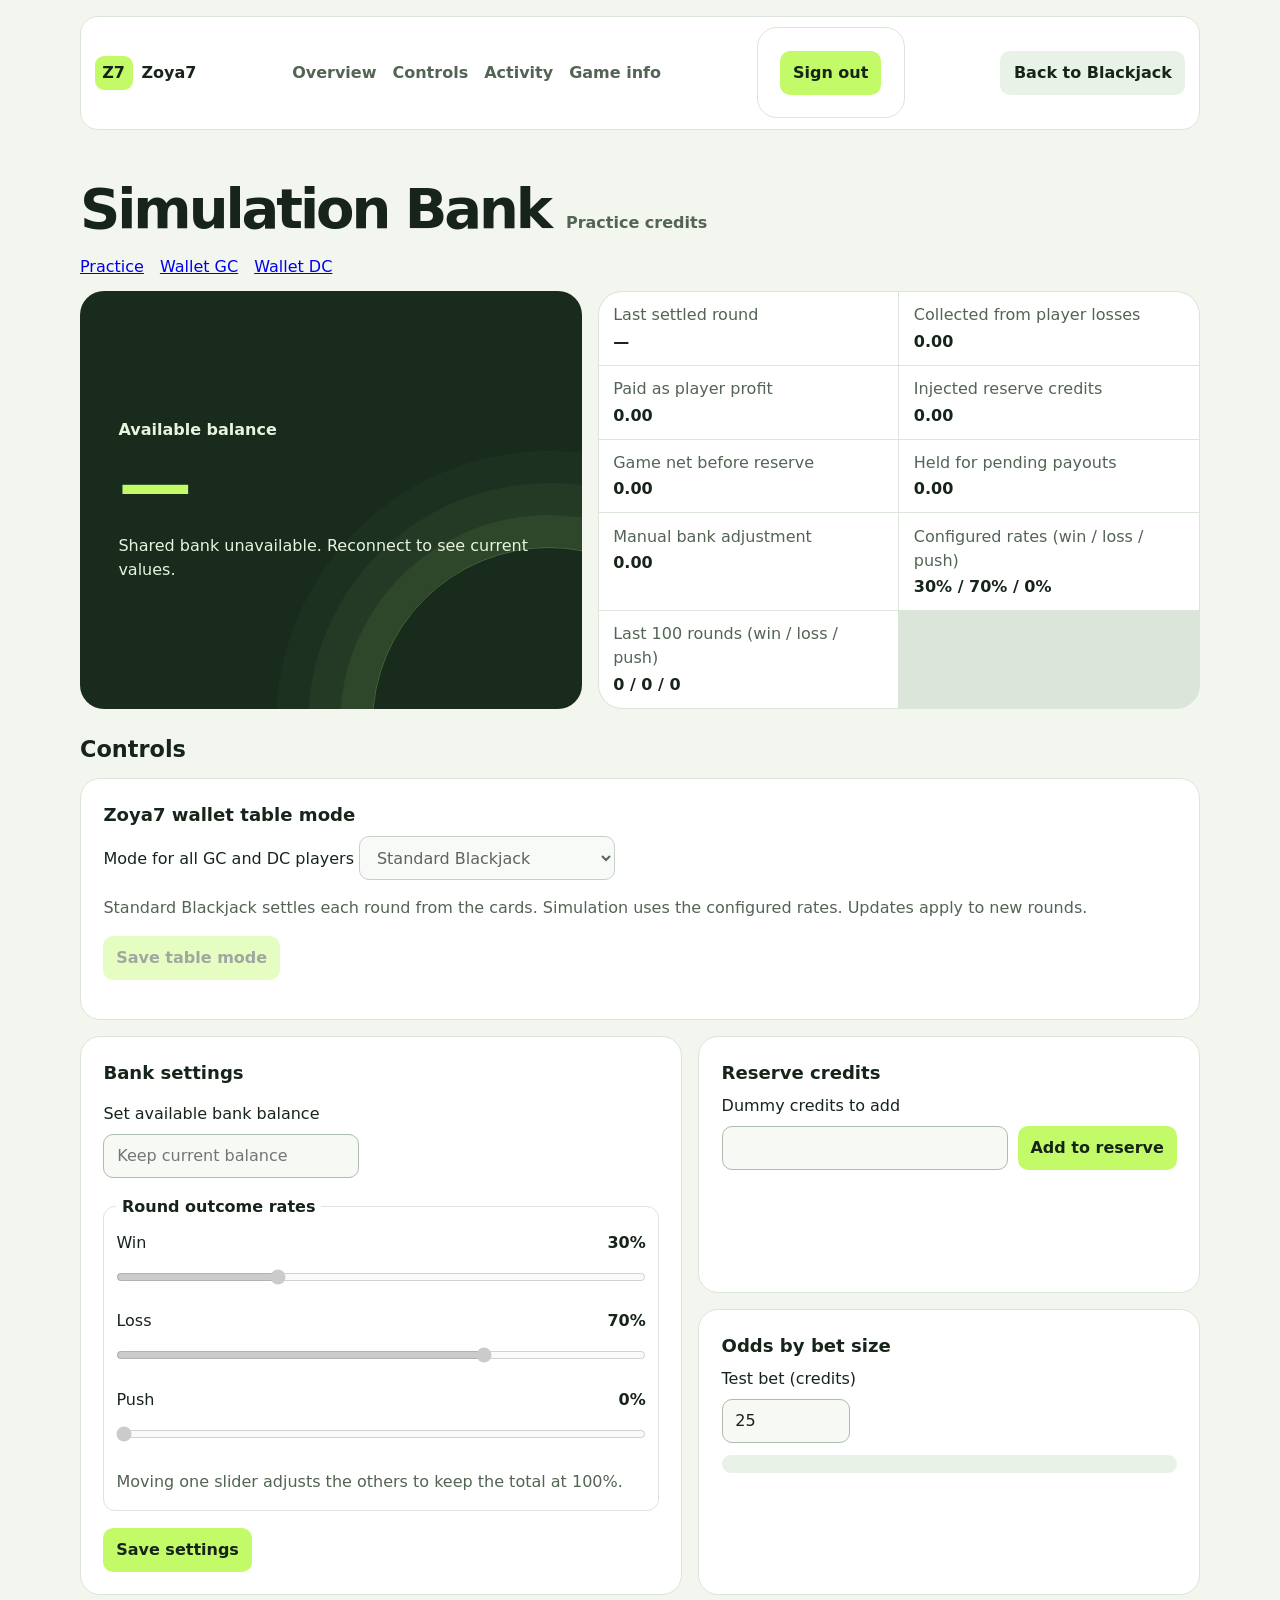
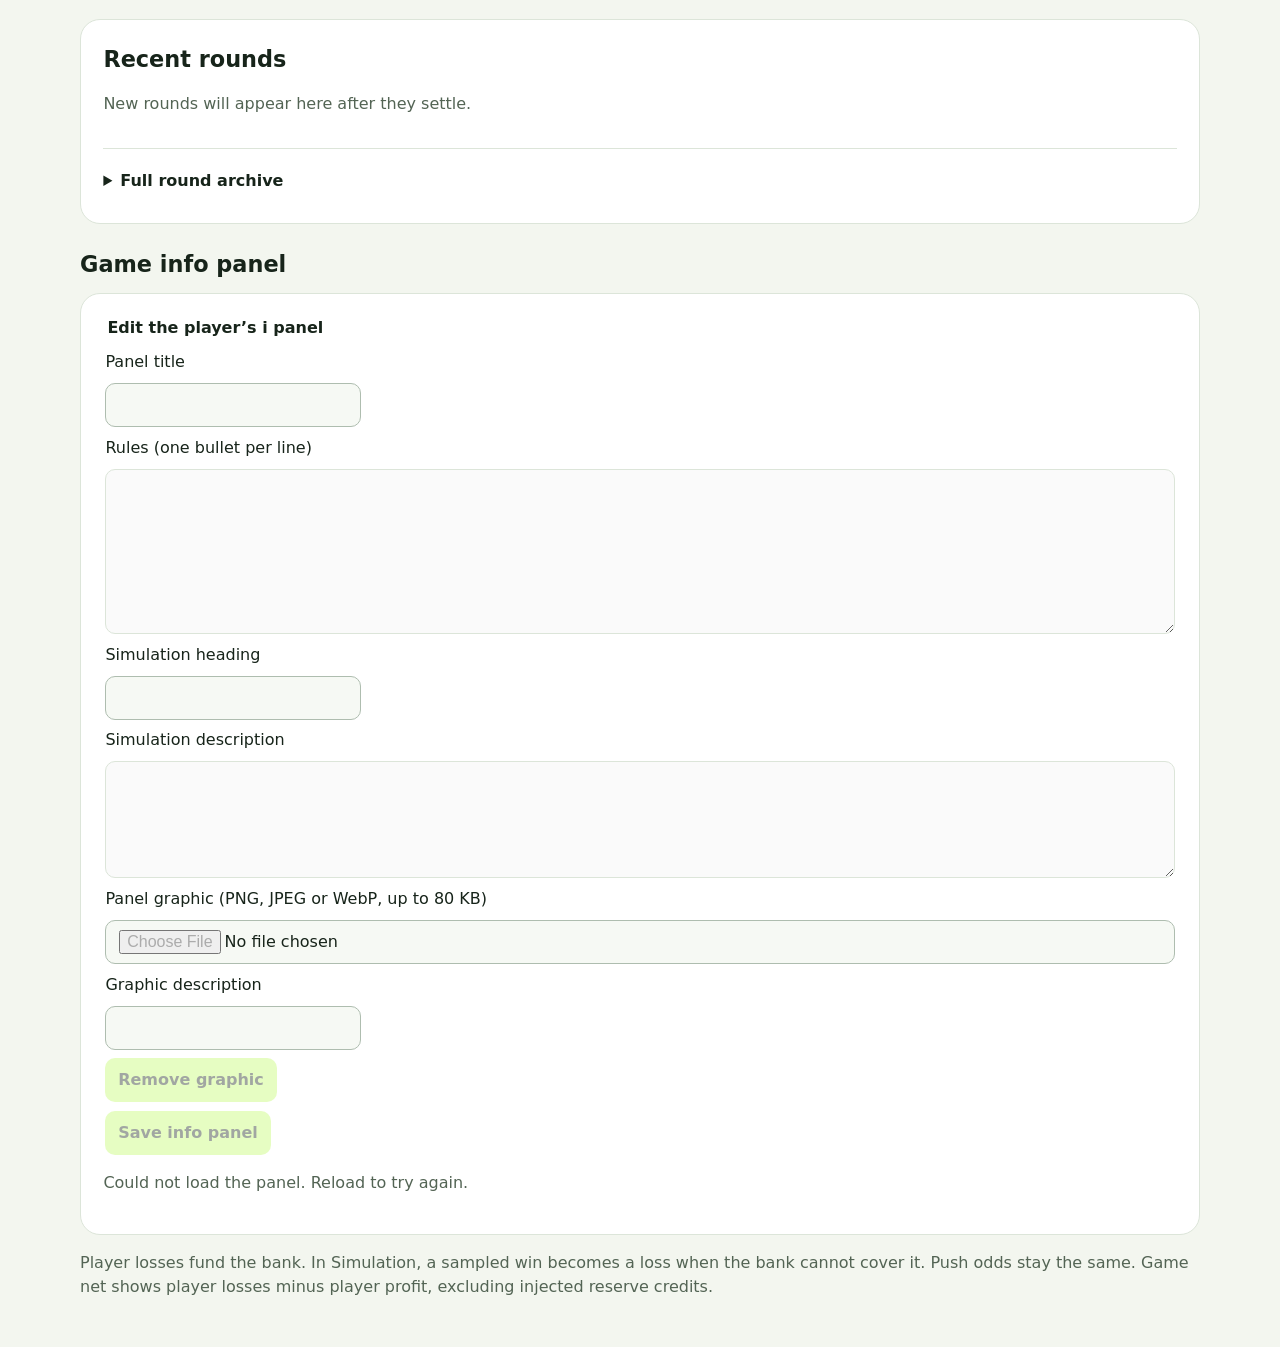
==== commit ac205284: "Make Blackjack mode a shared admin setting" ====
--- a/public/bank/index.html
+++ b/public/bank/index.html
@@ -10,7 +10,7 @@
 <script defer src="../pwa.js"></script>
 <link rel="stylesheet" href="../table.css">
 <script defer src="../bank-store.js"></script>
-<script defer src="../bank-view.js"></script>
+<script defer src="../bank-view.js?v=10"></script>
 <script defer src="../info-editor.js"></script>
 </head>
 <body class="bank-page">
@@ -41,6 +41,14 @@
 </dl></div>
 <section class="bank-controls" id="controls" aria-labelledby="controls-title">
 <h2 id="controls-title">Controls</h2>
+<form id="wallet-mode-form">
+<h3>Zoya7 wallet table mode</h3>
+<label for="wallet-mode">Mode for all GC and DC players</label>
+<select id="wallet-mode" disabled><option value="standard">Standard Blackjack</option><option value="simulation">Bank-adjusted Simulation</option></select>
+<p>Standard Blackjack settles each round from the cards. Simulation uses the configured rates. Updates apply to new rounds.</p>
+<button type="submit" disabled>Save table mode</button>
+<p id="wallet-mode-status" role="status"></p>
+</form>
 <div class="bank-controls-grid">
 <form id="settings-form"><h3>Bank settings</h3>
 <label for="target-bank">Set available bank balance</label>
@@ -78,8 +86,8 @@
 </table></div>
 <details class="round-archive">
 <summary>Full round archive</summary>
-<p>Browse all recorded Simulation Mode rounds by round ID.</p>
-<div class="bank-history" tabindex="0" role="region" aria-label="Simulation round archive">
+<p>Browse all recorded rounds by round ID.</p>
+<div class="bank-history" tabindex="0" role="region" aria-label="Round archive">
 <table id="archive-table" hidden>
 <thead><tr><th>Round ID</th><th>Zoya7 player ID</th><th>Recorded at</th><th>Bet</th><th>Player result</th><th>Bank change</th><th>Bank after</th></tr></thead>
 <tbody id="archive-rows"></tbody>
@@ -112,7 +120,7 @@
 <p id="info-save-status" role="status"></p>
 </form>
 </section>
-<p class="bank-note">Player losses fund the bank. A sampled win becomes a loss when the bank cannot cover it. Push odds stay the same. Game net shows player losses minus player profit, excluding injected reserve credits.</p>
+<p class="bank-note">Player losses fund the bank. In Simulation, a sampled win becomes a loss when the bank cannot cover it. Push odds stay the same. Game net shows player losses minus player profit, excluding injected reserve credits.</p>
 </main></div>
 </body>
 </html>
--- a/public/table.css
+++ b/public/table.css
@@ -231,15 +231,16 @@
   border: 1px solid var(--bank-line); border-radius: 20px; padding: clamp(1rem,3vw,1.4rem); background: #fff;
 }
 .bank-controls-grid { grid-template-columns: 1.2fr 1fr; }
+#wallet-mode-form { margin-bottom: 1rem; }
 .bank-side { display: grid; gap: 1rem; }
 #settings-form { display: grid; align-content: start; gap: .5rem; }
 #settings-form p { margin: .25rem 0; }
 .reserve-controls { display: flex; flex-wrap: wrap; gap: .6rem; margin-top: .5rem; }
-.bank-page input,.bank-page button { min-height: 44px; padding: .55rem .8rem; border-radius: 10px; font: inherit; }
-.bank-page input { max-width: 100%; width: 16rem; border: 1px solid #aebdaf; background: #f6f9f4; color: inherit; }
+.bank-page input,.bank-page select,.bank-page button { min-height: 44px; padding: .55rem .8rem; border-radius: 10px; font: inherit; }
+.bank-page input,.bank-page select { max-width: 100%; width: 16rem; border: 1px solid #aebdaf; background: #f6f9f4; color: inherit; }
 .reserve-controls input { flex: 1 1 8rem; width: 8rem; min-width: 0; }
 .bank-page button { justify-self: start; border: 0; background: var(--bank-accent); color: var(--bank-ink); font-weight: 800; }
-.bank-page a:focus-visible,.bank-page button:focus-visible,.bank-page input:focus-visible { outline: 2px solid #31723a; outline-offset: 3px; }
+.bank-page a:focus-visible,.bank-page button:focus-visible,.bank-page input:focus-visible,.bank-page select:focus-visible { outline: 2px solid #31723a; outline-offset: 3px; }
 #settings-status:empty,#reserve-status:empty { display: none; }
 .odds-preview input { display: block; margin-top: .5rem; width: 8rem; }
 .odds-preview output { display: block; margin-top: .75rem; padding: .55rem .75rem; border-radius: 9px; background: #e9f2e6; font-weight: 800; }
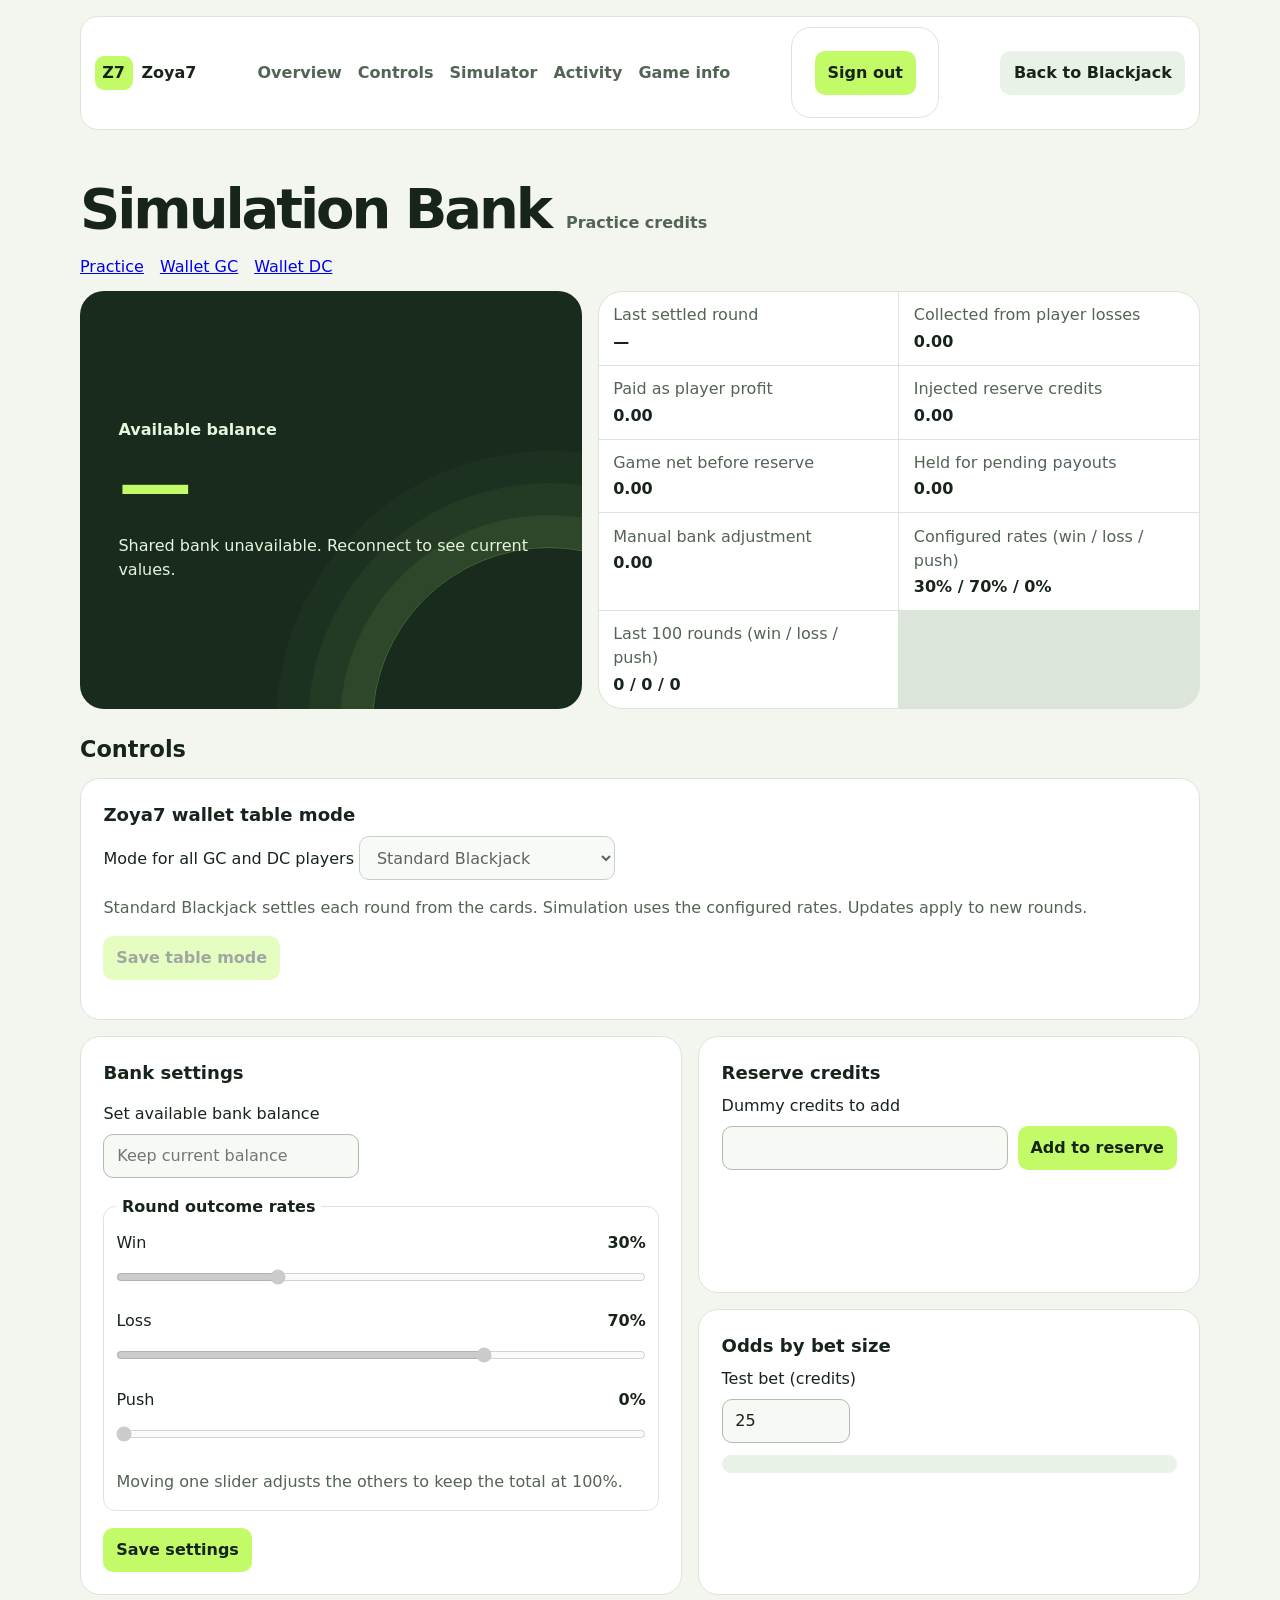
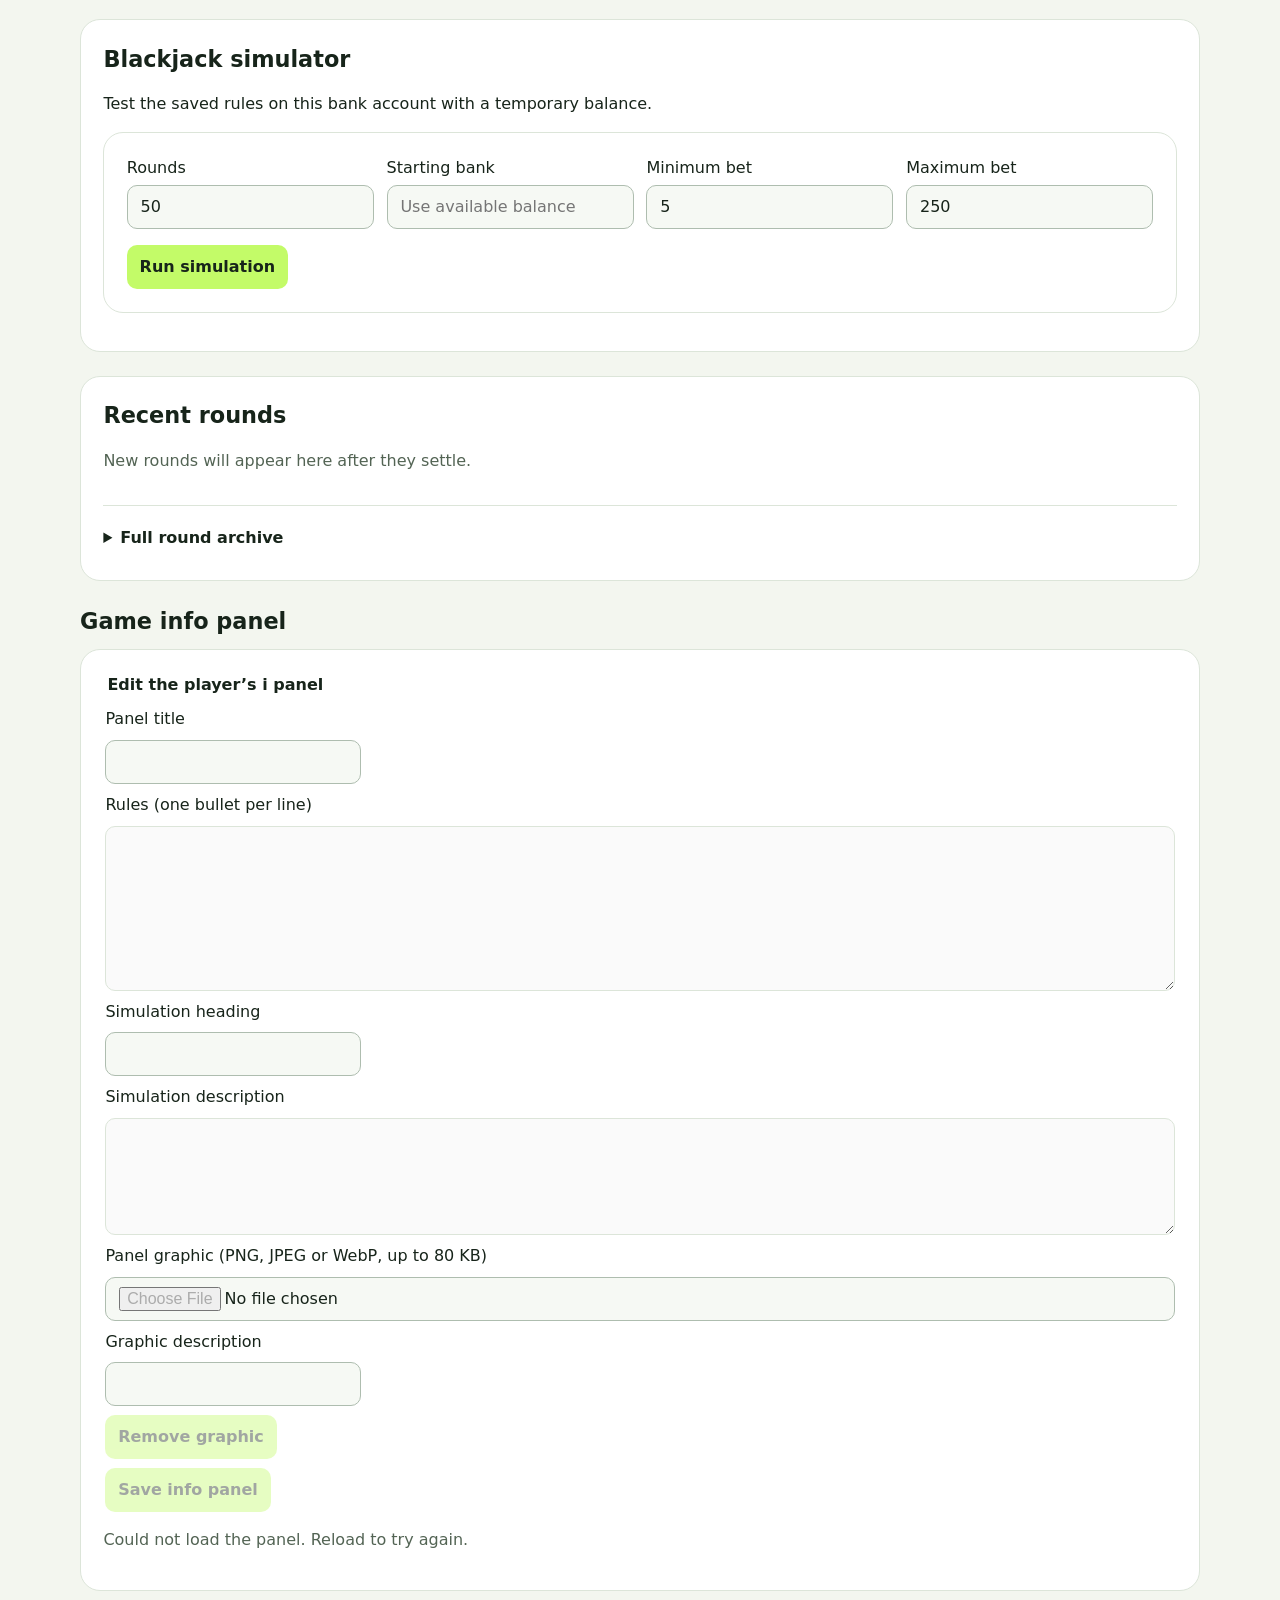
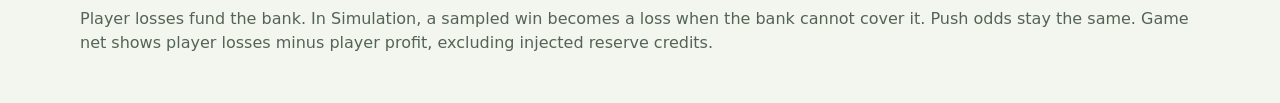
==== commit f97477b4: "Add an isolated simulator to the Blackjack bank panel" ====
--- a/public/bank/index.html
+++ b/public/bank/index.html
@@ -8,16 +8,17 @@
 <link rel="manifest" href="../manifest.webmanifest">
 <link rel="apple-touch-icon" href="../icons/apple-touch-icon.png">
 <script defer src="../pwa.js"></script>
-<link rel="stylesheet" href="../table.css">
+<link rel="stylesheet" href="../table.css?v=bank-simulator">
 <script defer src="../bank-store.js"></script>
 <script defer src="../bank-view.js?v=10"></script>
 <script defer src="../info-editor.js"></script>
+<script defer src="../bank-simulator.js"></script>
 </head>
 <body class="bank-page">
 <div class="bank-shell">
 <nav class="bank-nav" aria-label="Bank navigation">
 <a class="bank-brand" href="#overview"><span aria-hidden="true">Z7</span> Zoya7</a>
-<div class="bank-tabs"><a href="#overview">Overview</a><a href="#controls">Controls</a><a href="#activity">Activity</a><a href="#info-editor">Game info</a></div>
+<div class="bank-tabs"><a href="#overview">Overview</a><a href="#controls">Controls</a><a href="#simulator">Simulator</a><a href="#activity">Activity</a><a href="#info-editor">Game info</a></div>
 <form method="post" action="/bank/logout"><button type="submit">Sign out</button></form>
 <a class="back-game" href="../index.html">Back to Blackjack</a>
 </nav>
@@ -77,6 +78,28 @@
 <input id="preview-bet" type="number" inputmode="decimal" min="0.01" step="0.01" value="25">
 <output id="effective-odds" for="preview-bet"></output>
 </section></div></div></section>
+<section class="round-activity" id="simulator" aria-labelledby="simulator-title">
+<h2 id="simulator-title">Blackjack simulator</h2>
+<p>Test the saved rules on this bank account with a temporary balance.</p>
+<form id="simulator-form">
+<div class="simulator-inputs">
+<label>Rounds <input name="roundCount" type="number" inputmode="numeric" min="1" max="200" value="50" required></label>
+<label>Starting bank <input name="startingBank" type="number" inputmode="decimal" min="0" max="1000000000" step="0.01" placeholder="Use available balance"></label>
+<label>Minimum bet <input name="minBet" type="number" inputmode="decimal" min="0.50" max="250" step="0.5" value="5" required></label>
+<label>Maximum bet <input name="maxBet" type="number" inputmode="decimal" min="0.50" max="250" step="0.5" value="250" required></label>
+</div>
+<button type="submit">Run simulation</button>
+<p id="simulator-status" role="status"></p>
+</form>
+<div id="simulator-results" hidden>
+<p id="simulator-rules"></p>
+<dl id="simulator-summary" class="bank-metrics"></dl>
+<div class="bank-history" tabindex="0" role="region" aria-label="Simulator round results">
+<table><thead><tr><th>Round</th><th>Bet</th><th>Result</th><th>Player cards</th><th>Dealer cards</th><th>Returned</th><th>Bank after</th></tr></thead>
+<tbody id="simulator-rounds"></tbody></table>
+</div>
+</div>
+</section>
 <section class="round-activity" id="activity"><h2>Recent rounds</h2>
 <p id="history-empty">New rounds will appear here after they settle.</p>
 <div class="bank-history" tabindex="0" role="region" aria-label="Recent rounds table">
--- a/public/table.css
+++ b/public/table.css
@@ -1,11 +1,22 @@
 :root{color-scheme:dark;font-family:"Trebuchet MS",system-ui,sans-serif;background:#0c0707;color:#fff7ee;--gold:#ffe09a;--muted:#e3ae6b}
 *{box-sizing:border-box}body{margin:0}button{font:inherit;color:inherit;cursor:pointer}button:disabled{cursor:default;opacity:.4}button:focus-visible{outline:3px solid #52e5ff;outline-offset:3px}[hidden]{display:none!important}
+body.game-page {
+  --safe-top: max(env(safe-area-inset-top, 0px), var(--host-top, 0px));
+  --safe-right: max(env(safe-area-inset-right, 0px), var(--host-right, 0px));
+  --safe-bottom: max(env(safe-area-inset-bottom, 0px), var(--host-bottom, 0px));
+  --safe-left: max(env(safe-area-inset-left, 0px), var(--host-left, 0px));
+  touch-action: pan-x pan-y;
+  -webkit-touch-callout: none;
+  -webkit-user-select: none;
+  user-select: none;
+}
+.game-page img { -webkit-user-drag: none; }
 #table{position:relative;isolation:isolate;overflow:hidden;min-height:max(440px,100dvh);background:radial-gradient(ellipse at 50% 58%,#30160f,#110706 74%,#080e09 100%);border:1px solid #ffffff27;border-radius:0 0 20px 20px}
 .felt{position:absolute;z-index:-1;bottom:19.6%;left:-17%;width:134%;height:185%;border-radius:0 0 50% 50% / 0 0 43% 43%;border:clamp(2px,.22vw,5px) solid #dfb761;box-shadow:0 clamp(13px,2.6vh,32px) #4d2714,0 35px 36px #0008;background:radial-gradient(circle at center,#ffffff0a 1px,transparent 2px) 1px 7px/33px 37px,radial-gradient(circle at center,#ffb8950e 1px,transparent 2px) 4px 2px/71px 63px,radial-gradient(ellipse at 50% 78%,#981e34 0%,#661020 43%,#28060d 70%)}
 .felt:after{content:"";position:absolute;inset:0 0 3.4%;border-radius:inherit;border-bottom:2px solid #e9aa5659}
 .classic .felt{background:radial-gradient(circle at center,#ffffff0e 1px,transparent 2px) 0 0/34px 37px,radial-gradient(ellipse at 50% 77%,#1b7351,#0c3c2c 48%,#051b15 70%)}
-header,footer{display:flex;align-items:center;gap:clamp(8px,1vw,18px);position:absolute;left:max(15px,env(safe-area-inset-left));right:max(15px,env(safe-area-inset-right))}
-header{top:max(9px,env(safe-area-inset-top))}footer{bottom:max(2.5vh,env(safe-area-inset-bottom));justify-content:space-between;flex-wrap:wrap}
+header,footer{display:flex;align-items:center;gap:clamp(8px,1vw,18px);position:absolute;left:max(15px,var(--safe-left, env(safe-area-inset-left)));right:max(15px,var(--safe-right, env(safe-area-inset-right)))}
+header{top:max(9px,var(--safe-top, env(safe-area-inset-top)))}footer{bottom:max(2.5vh,var(--safe-bottom, env(safe-area-inset-bottom)));justify-content:space-between;flex-wrap:wrap}
 h1{font-size:clamp(18px,1.48vw,32px);color:var(--gold);margin:0 auto 0 0;text-transform:uppercase;font-weight:900;letter-spacing:.015em}
 .round{width:clamp(42px,2.8vw,58px);aspect-ratio:1;border-radius:50%;border:2px solid #20d7ef;background:radial-gradient(circle at 40% 30%,#33316c,#111630);color:var(--gold);font-weight:900;font-size:clamp(18px,1.35vw,28px)}
 #wallet{display:flex;align-items:center;gap:.55em;border:2px solid #1fd3a1;border-radius:99px;padding:.2em .75em .2em .42em;background:#100816b0;font-weight:900;font-variant-numeric:tabular-nums;font-size:clamp(15px,1vw,22px)}
@@ -68,17 +79,20 @@
 #status{top:76%;padding:0 12px;color:#fff1bf;font-weight:800;font-size:clamp(14px,1.15vw,23px)}
 dialog{max-width:min(92vw,620px);max-height:90dvh;border:1px solid #dca65d;border-radius:16px;background:#231118;color:#fff7ee;padding:clamp(18px,4vw,32px)}dialog::backdrop{background:#000a}dialog h2{color:var(--gold);margin:0 0 14px}dialog li{margin:.6em 0}.tables{display:flex;gap:12px;margin-bottom:16px}.tables button{border-radius:12px;padding:5px 5px 10px;flex:1}.tables img{display:block;width:100%;border-radius:8px;margin-bottom:5px}
 @media(max-width:600px) and (orientation:portrait){#table{min-height:100dvh}.felt{width:190%;left:-45%;bottom:23%}footer{justify-content:center;gap:16px}#actions{margin:0;justify-content:center;width:100%}#spots{left:2%;right:2%}.classic .spot:not(.funded) .bet-copy{display:none}.classic .spot{flex-direction:column;text-align:center}#status{top:71%}}
+@media (orientation: landscape) {
+  body.game-page { overflow: hidden; }
+  #table { width: 100%; height: 100dvh; min-height: 0; border: 0; border-radius: 0; }
+}
 @media (orientation: landscape) and (max-height: 520px) {
   #table {
     --side-gap: 12px;
     display: grid;
     grid-template-rows: auto auto auto minmax(0, 1fr) auto auto;
     gap: clamp(3px, 1.25dvh, 7px);
-    min-height: 100dvh;
-    padding: max(5px, env(safe-area-inset-top))
-      max(var(--side-gap), env(safe-area-inset-right))
-      max(6px, env(safe-area-inset-bottom))
-      max(var(--side-gap), env(safe-area-inset-left));
+    padding: max(5px, var(--safe-top, env(safe-area-inset-top)))
+      max(var(--side-gap), var(--safe-right, env(safe-area-inset-right)))
+      max(6px, var(--safe-bottom, env(safe-area-inset-bottom)))
+      max(var(--side-gap), var(--safe-left, env(safe-area-inset-left)));
   }
 
   .felt { bottom: 19%; }
@@ -118,8 +132,8 @@
   .tables img { max-height: 37dvh; object-fit: cover; }
   dialog {
     padding: clamp(14px, 5dvh, 24px);
-    max-width: min(620px, calc(100vw - max(16px, env(safe-area-inset-left)) - max(16px, env(safe-area-inset-right))));
-    max-height: calc(100dvh - max(10px, env(safe-area-inset-top)) - max(10px, env(safe-area-inset-bottom)));
+    max-width: min(620px, calc(100vw - max(16px, var(--safe-left, env(safe-area-inset-left))) - max(16px, var(--safe-right, env(safe-area-inset-right)))));
+    max-height: calc(100dvh - max(10px, var(--safe-top, env(safe-area-inset-top))) - max(10px, var(--safe-bottom, env(safe-area-inset-bottom))));
   }
 }
 
@@ -263,8 +277,8 @@
 .bank-page .rate-sliders input { grid-column:1/-1; width:100%; margin:0; padding:0; border:0; background:transparent; accent-color:#357540; }
 
 #rules,#lobby {
-  max-width: min(92vw,620px,calc(100vw - max(16px,env(safe-area-inset-left)) - max(16px,env(safe-area-inset-right))));
-  max-height: min(90dvh,calc(100dvh - max(10px,env(safe-area-inset-top)) - max(10px,env(safe-area-inset-bottom))));
+  max-width: min(92vw,620px,calc(100vw - max(16px,var(--safe-left, env(safe-area-inset-left))) - max(16px,var(--safe-right, env(safe-area-inset-right)))));
+  max-height: min(90dvh,calc(100dvh - max(10px,var(--safe-top, env(safe-area-inset-top))) - max(10px,var(--safe-bottom, env(safe-area-inset-bottom)))));
   overflow-y: auto;
 }
 
@@ -281,6 +295,13 @@
 .info-form input[type=file] { width:100%; }
 #info-save-status:empty { display:none; }
 .wallet-loading #table { display:none; }
-#wallet-gate { max-width:32rem; margin:15vh auto; padding:1.5rem; text-align:center; }
+#wallet-gate { max-width:32rem; margin:0 auto; padding:max(15dvh, calc(var(--safe-top) + 1.5rem)) max(1.5rem, var(--safe-right)) max(1.5rem, var(--safe-bottom)) max(1.5rem, var(--safe-left)); text-align:center; }
 #wallet-gate a { color:var(--gold); }
 .wallet-bank-links { display:flex; flex-wrap:wrap; gap:1rem; margin-bottom:.75rem; }
+
+#simulator-form { margin-bottom: 1rem; }
+.simulator-inputs { display: grid; grid-template-columns: repeat(auto-fit, minmax(min(100%, 9rem), 1fr)); gap: .8rem; margin-bottom: 1rem; }
+.simulator-inputs label { display: grid; gap: .35rem; }
+.simulator-inputs input { width: 100%; }
+#simulator-summary { margin-bottom: 1rem; }
+#simulator-status:empty { display: none; }
